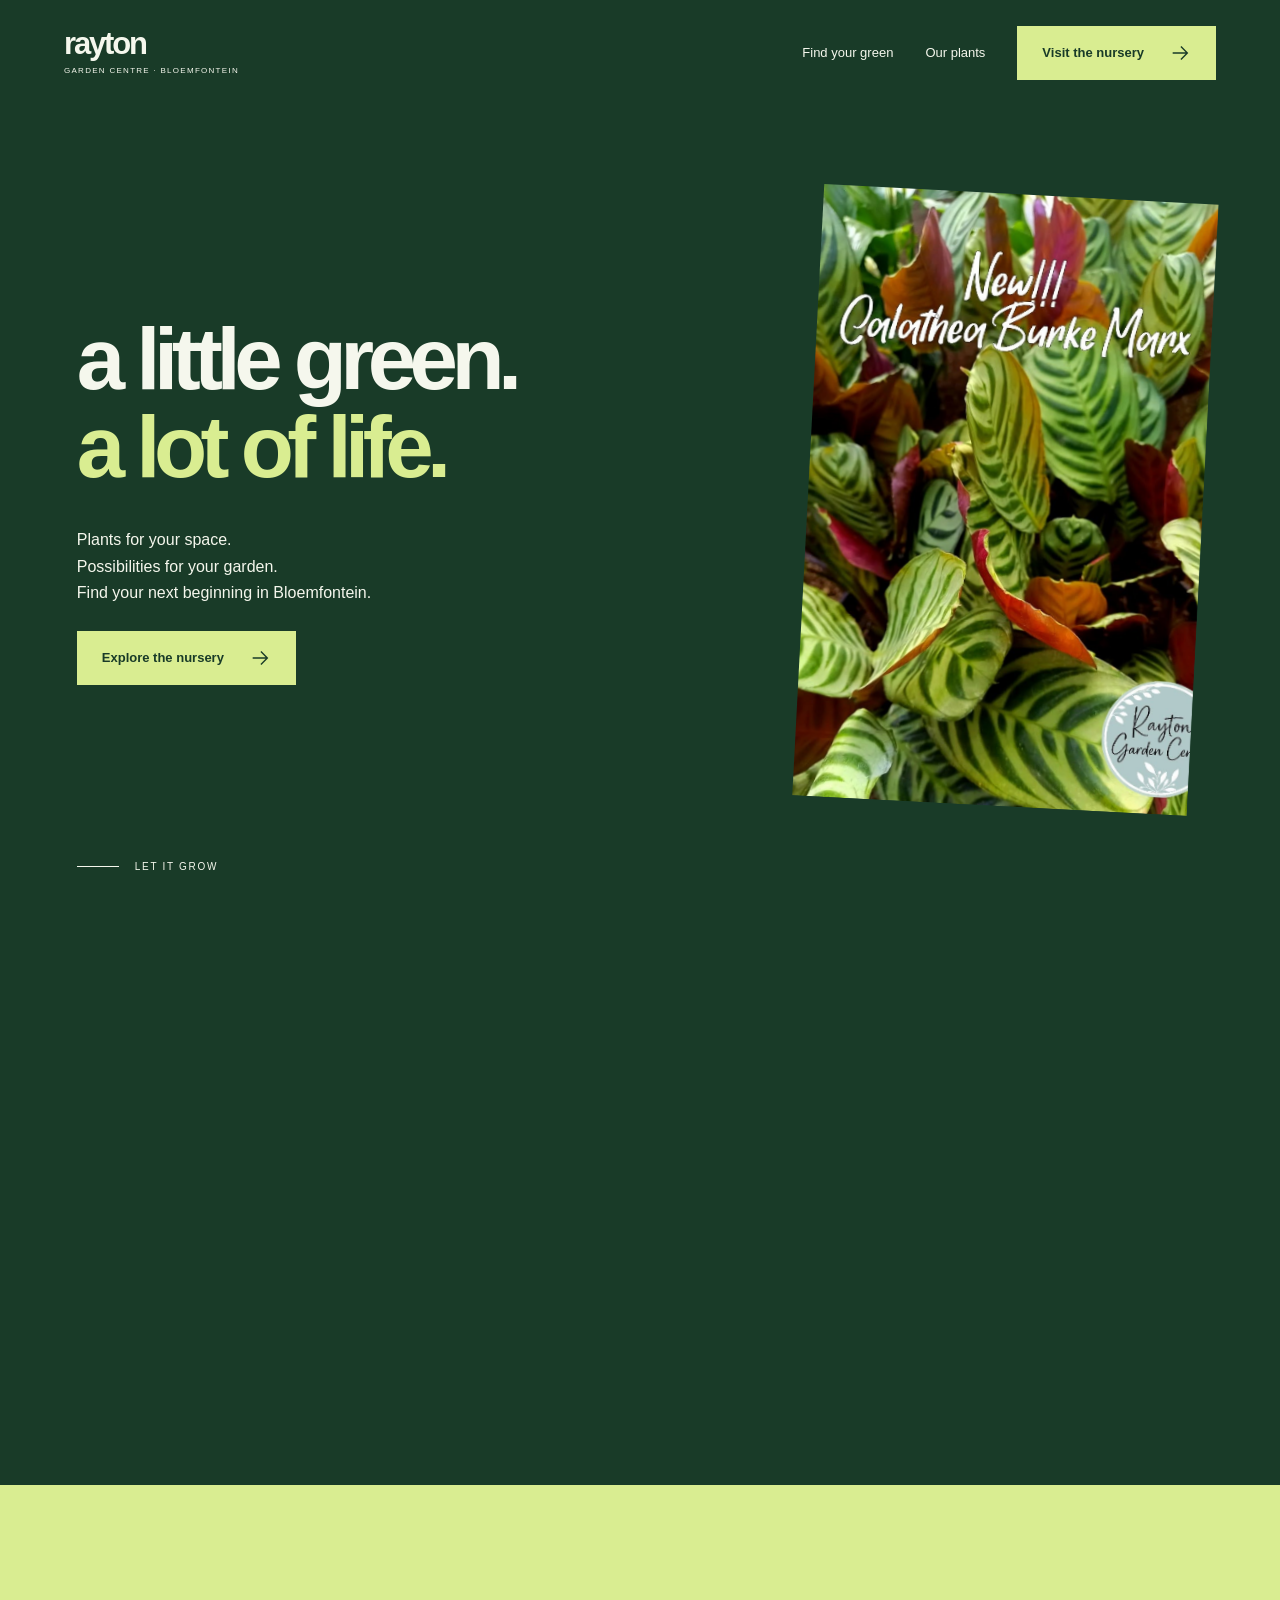
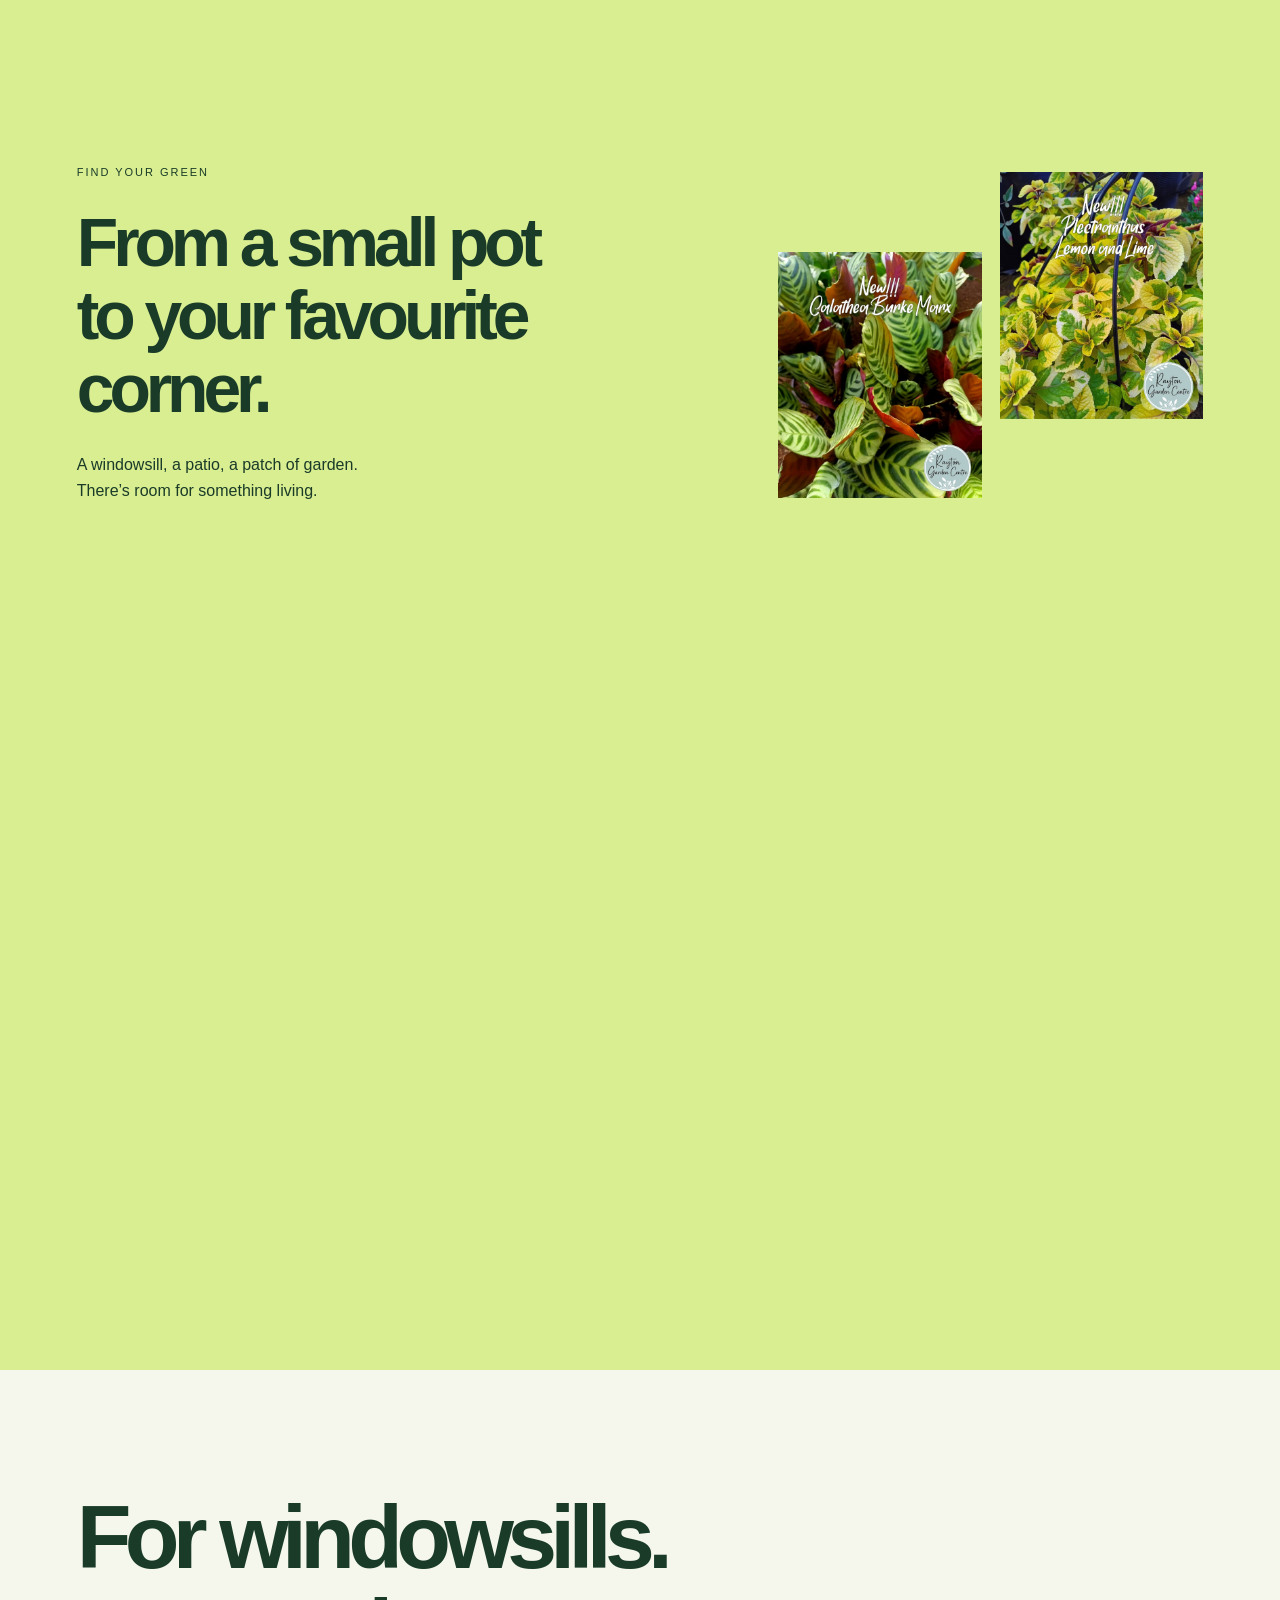
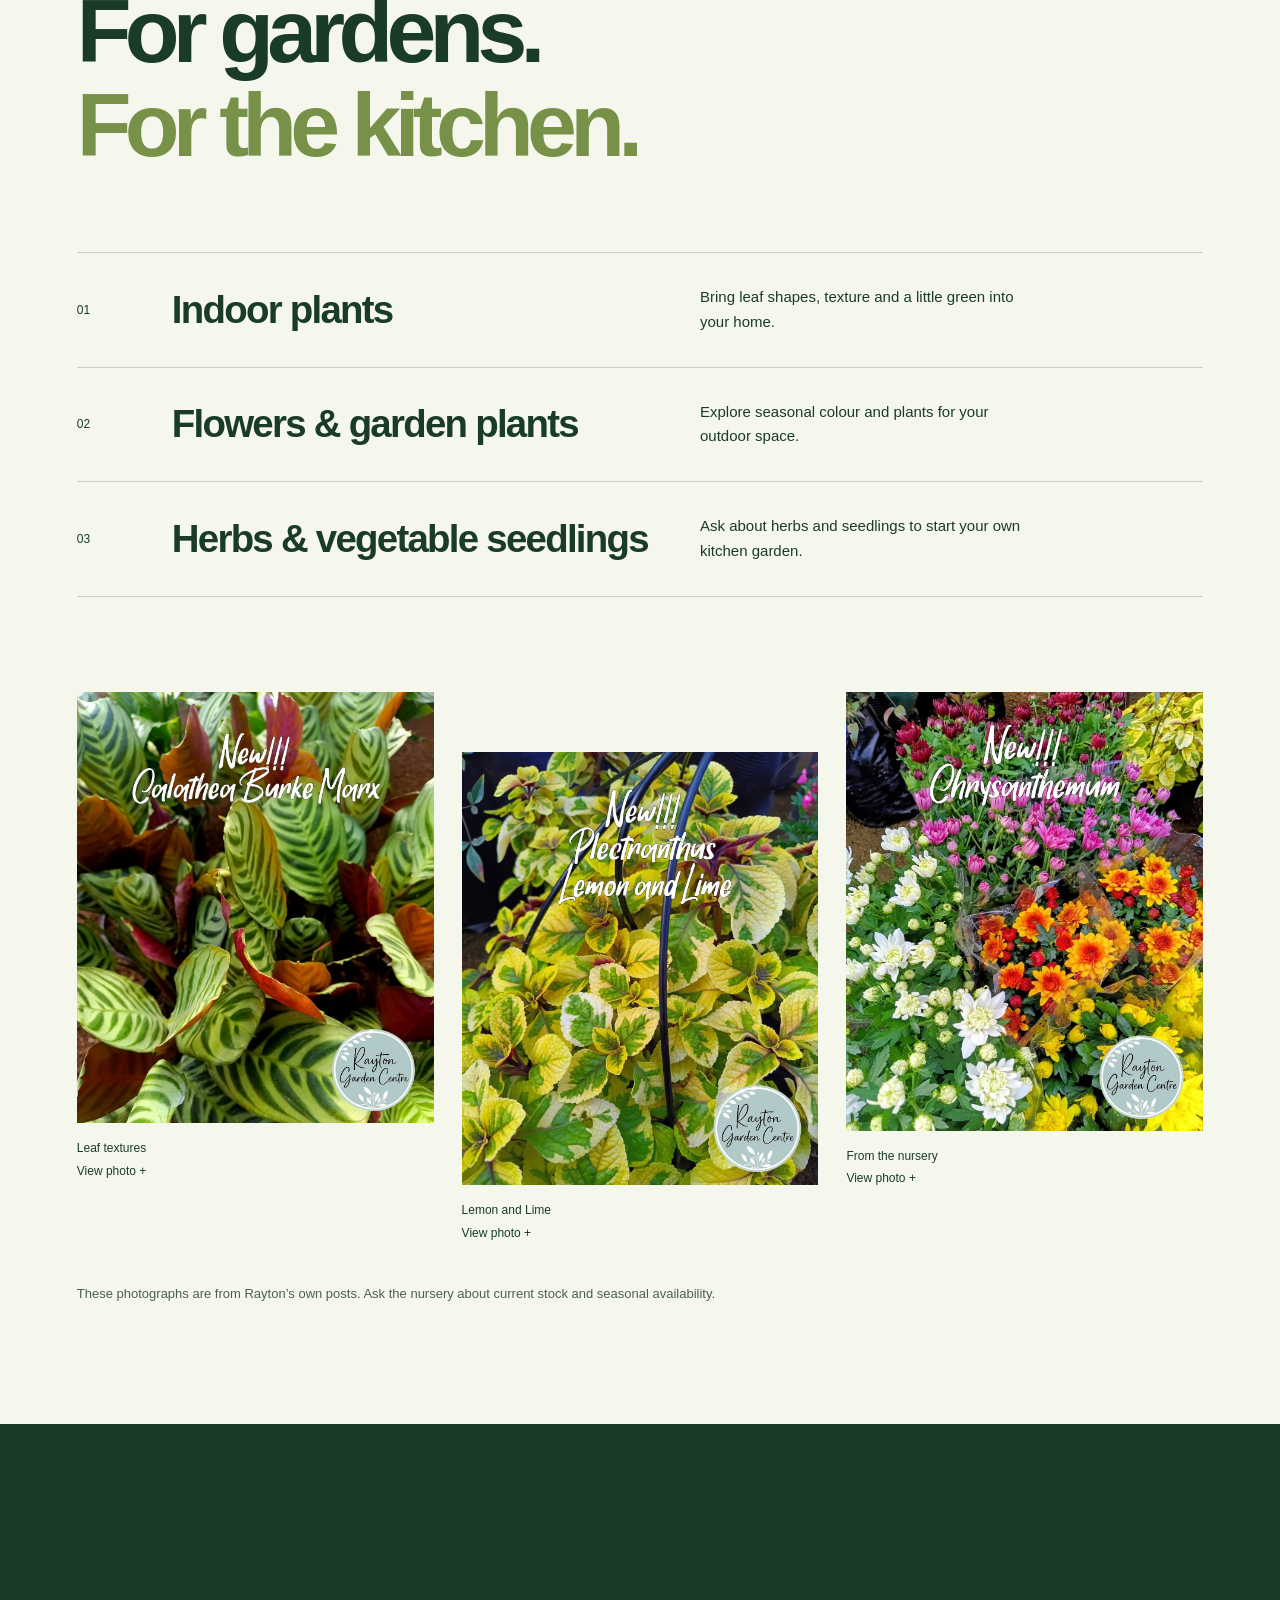
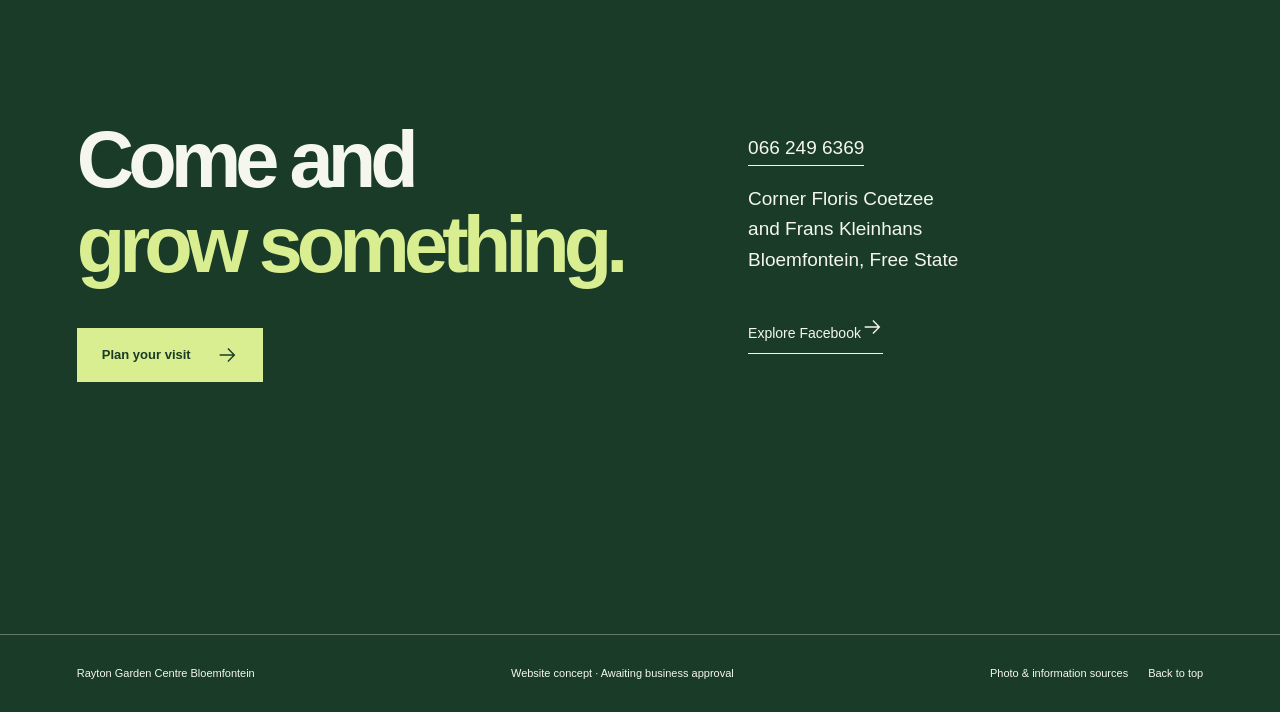
==== index.html @ f79be89a "Build custom responsive website proposal" ====
<!doctype html><html lang="en-ZA"><head><meta charset="utf-8"><meta name="viewport" content="width=device-width, initial-scale=1"><meta name="robots" content="noindex,nofollow"><meta name="description" content="An independent website concept for Rayton Garden Centre in Bloemfontein. Plants, flowers and seedlings, with public business photography."><meta name="theme-color" content="#193b28"><meta property="og:title" content="Rayton Garden Centre Bloemfontein — Website concept"><meta property="og:description" content="An independent website concept for Rayton Garden Centre in Bloemfontein. Plants, flowers and seedlings, with public business photography."><title>Rayton Garden Centre Bloemfontein — Website concept</title><link rel="icon" href="favicon.svg" type="image/svg+xml"><link rel="stylesheet" href="styles.css"><script src="script.js" defer></script></head><body><a class="skip" href="#main">Skip to content</a><div class="progress" aria-hidden="true"></div><header class="nav"><a href="#main" class="brand" aria-label="Rayton Garden Centre Bloemfontein home">rayton<small>Garden Centre · Bloemfontein</small></a><button class="menu-toggle" aria-expanded="false" aria-controls="navigation">Menu</button><nav class="navlinks" id="navigation" aria-label="Main navigation"><a href="#green">Find your green</a><a href="#collections">Our plants</a><a class="button" href="#visit">Visit the nursery<svg viewBox="0 0 24 24" aria-hidden="true"><path d="M4 12h15M13 5l7 7-7 7"/></svg></a></nav></header><main id="main"><section class="story hero"><div class="stage"><div class="hero-grid"><div class="hero-copy"><h1>a little green.<br><em>a lot of life.</em></h1><p>Plants for your space.<br>Possibilities for your garden.<br>Find your next beginning in Bloemfontein.</p><a class="button" href="#green">Explore the nursery<svg viewBox="0 0 24 24" aria-hidden="true"><path d="M4 12h15M13 5l7 7-7 7"/></svg></a></div><figure class="hero-plant frame"><img src="assets/foliage.jpg" alt="Calathea foliage in a Rayton Garden Centre business post, including its original text" width="1200" height="1452" loading="eager" decoding="async" class="parallax" fetchpriority="high"></figure></div><a class="scrollcue" href="#green">Let it grow</a></div></section>
<section class="story green" id="green"><div class="stage"><div class="wrap green-layout"><div><p class="chapter">Find your green</p><h2>From a small pot<br>to your favourite<br>corner.</h2><p class="bodycopy">A windowsill, a patio, a patch of garden.<br>There’s room for something living.</p></div><div class="plant-pair"><figure><img src="assets/foliage.jpg" alt="Calathea plants as photographed and posted by Rayton" width="1200" height="1452" loading="lazy" decoding="async" class=""></figure><figure><img src="assets/colour.jpg" alt="Plectranthus Lemon and Lime from Rayton’s own photo album" width="1200" height="1459" loading="lazy" decoding="async" class=""></figure></div></div></div></section>
<section class="flow collections" id="collections"><h2>For windowsills.<br>For gardens.<br><em>For the kitchen.</em></h2><div class="collection-list"><div><span>01</span><h3>Indoor plants</h3><p>Bring leaf shapes, texture and a little green into your home.</p></div><div><span>02</span><h3>Flowers & garden plants</h3><p>Explore seasonal colour and plants for your outdoor space.</p></div><div><span>03</span><h3>Herbs & vegetable seedlings</h3><p>Ask about herbs and seedlings to start your own kitchen garden.</p></div></div><div class="plant-gallery"><figure><button class="imagebutton" data-image="assets/foliage.jpg" data-alt="Calathea Burle Marx business photograph" data-caption="Leaf textures" aria-label="Enlarge photo: Calathea Burle Marx business photograph"><img src="assets/foliage.jpg" alt="Calathea Burle Marx business photograph" width="1200" height="1452" loading="lazy" decoding="async" class=""></button><figcaption class="caption"><span>Leaf textures</span><span>View photo +</span></figcaption></figure><figure><button class="imagebutton" data-image="assets/colour.jpg" data-alt="Plectranthus Lemon and Lime photographed by Rayton Garden Centre" data-caption="Lemon and Lime" aria-label="Enlarge photo: Plectranthus Lemon and Lime photographed by Rayton Garden Centre"><img src="assets/colour.jpg" alt="Plectranthus Lemon and Lime photographed by Rayton Garden Centre" width="1200" height="1459" loading="lazy" decoding="async" class=""></button><figcaption class="caption"><span>Lemon and Lime</span><span>View photo +</span></figcaption></figure><figure><button class="imagebutton" data-image="assets/flowers.jpg" data-alt="Chrysanthemum plants posted by Rayton Garden Centre" data-caption="From the nursery" aria-label="Enlarge photo: Chrysanthemum plants posted by Rayton Garden Centre"><img src="assets/flowers.jpg" alt="Chrysanthemum plants posted by Rayton Garden Centre" width="1178" height="1449" loading="lazy" decoding="async" class=""></button><figcaption class="caption"><span>From the nursery</span><span>View photo +</span></figcaption></figure></div><p class="availability">These photographs are from Rayton’s own posts. Ask the nursery about current stock and seasonal availability.</p></section>
<section class="contact" id="visit"><div class="contact-inner"><div><h2>Come and<br><em>grow something.</em></h2><a class="button" href="tel:+27662496369">Plan your visit<svg viewBox="0 0 24 24" aria-hidden="true"><path d="M4 12h15M13 5l7 7-7 7"/></svg></a></div><div class="contact-details"><a href="tel:+27662496369">066 249 6369</a><address>Corner Floris Coetzee<br>and Frans Kleinhans<br>Bloemfontein, Free State</address><a class="textlink" href="https://www.facebook.com/people/Rayton-Garden-Centre-Bloemfontein/61565977259864/">Explore Facebook<svg viewBox="0 0 24 24" aria-hidden="true"><path d="M4 12h15M13 5l7 7-7 7"/></svg></a></div></div></section></main><footer class="footer"><a href="#main">Rayton Garden Centre Bloemfontein</a><span>Website concept · Awaiting business approval</span><div><a href="sources.html">Photo & information sources</a><a href="#main">Back to top</a></div></footer><dialog class="lightbox" aria-label="Business photo viewer"><button type="button" aria-label="Close photo">Close photo ×</button><img alt=""><p></p></dialog></body></html>
---- styles.css ----
:root{--ink:#193b28;--paper:#f5f7ed;--accent:#d9ed91}
*{box-sizing:border-box}html{scroll-behavior:smooth;scroll-padding-top:90px}body{margin:0;-webkit-font-smoothing:antialiased}a{color:inherit;text-decoration:none}button{font:inherit;color:inherit}a,button{-webkit-tap-highlight-color:transparent}button{cursor:pointer}img{max-width:100%;display:block}h1,h2,h3,p,figure{margin:0}h1,h2{text-wrap:balance}p{line-height:1.65}button,a{touch-action:manipulation}button:focus-visible,a:focus-visible{outline:3px solid currentColor;outline-offset:6px}.skip{position:fixed;top:-80px;left:20px;padding:12px 20px;background:#fff;color:#111;z-index:100}.skip:focus{top:20px}.nav{position:absolute;inset:0 0 auto;z-index:10;display:flex;align-items:center;justify-content:space-between;gap:30px;padding:26px 5vw}.brand{display:block;line-height:1}.brand small{display:block;font:10px/1.6 Arial,sans-serif;letter-spacing:.25em;text-transform:uppercase}.navlinks{display:flex;align-items:center;gap:32px;font:13px/1.2 Arial,sans-serif}.navlinks a:not(.button){padding:12px 0}.navlinks a:not(.button):hover{text-decoration:underline;text-underline-offset:6px}.button{display:inline-flex;align-items:center;justify-content:center;gap:25px;border:1px solid transparent;min-height:49px;padding:15px 24px;font:600 13px/1.25 Arial,sans-serif;transition:transform .2s,background .2s}.button:hover{transform:translateY(-3px)}.button svg,.textlink svg{width:22px;height:22px;fill:none;stroke:currentColor;stroke-width:1.5}.textlink{display:inline-flex;align-items:center;gap:15px;border-bottom:1px solid currentColor;padding:12px 0;font:14px Arial,sans-serif}.menu-toggle{display:none;border:1px solid currentColor;padding:10px 16px;background:transparent}.story{position:relative;height:165svh}.stage{min-height:100svh;position:sticky;top:0;overflow:hidden;display:flex;align-items:center}.story:first-of-type .stage{padding-top:100px}.flow{padding:120px 6vw}.wrap{width:min(1320px,88%);margin:auto}.frame{overflow:hidden}.frame img{height:100%;width:100%;object-fit:cover}.parallax{transform:translateY(calc(var(--p,0) * -3%)) scale(calc(1 + var(--p,0) * .04));will-change:transform}.scrollcue{position:absolute;bottom:28px;left:6vw;display:flex;align-items:center;gap:16px;font:10px Arial,sans-serif;letter-spacing:.17em;text-transform:uppercase}.scrollcue:before{content:'';width:42px;height:1px;background:currentColor}.chapter{font:11px Arial,sans-serif;letter-spacing:.18em;text-transform:uppercase;margin-bottom:28px}.bodycopy{max-width:460px;font-size:17px;margin-top:26px}.progress{position:fixed;top:0;left:0;height:3px;background:var(--accent);width:0;z-index:50}.imagebutton{background:transparent;border:0;padding:0;text-align:left;display:block;width:100%}.imagebutton:hover img{transform:scale(1.025)}.imagebutton img{transition:transform .5s}.caption{font:12px/1.6 Arial,sans-serif;display:flex;justify-content:space-between;gap:15px;margin-top:16px}.contact{min-height:90svh;padding:120px 6vw 80px;display:flex;align-items:center}.contact-inner{width:100%;display:grid;grid-template-columns:1.25fr 1fr;gap:8vw;align-items:center}.contact h2{margin-bottom:40px}.contact-details{font-size:20px;line-height:1.8}.contact-details a{display:inline-block;border-bottom:1px solid currentColor;margin:4px 0 18px}.contact-details address{font-style:normal;margin:0 0 25px;line-height:1.6}.footer{display:flex;gap:24px;align-items:center;justify-content:space-between;padding:30px 6vw;border-top:1px solid currentColor;font:11px/1.5 Arial,sans-serif}.footer div{display:flex;gap:20px}.lightbox{border:0;padding:0;background:transparent;max-width:94vw;max-height:94svh;color:#fff}.lightbox::backdrop{background:#080b0af2}.lightbox img{max-width:90vw;max-height:80svh;object-fit:contain}.lightbox button{display:block;margin:0 0 12px auto;padding:10px 16px;background:#fff;border:0;color:#111}.lightbox p{font:12px/1.5 Arial,sans-serif;margin-top:12px}.reveal{transition:opacity .7s,transform .7s}.js .reveal:not(.seen){opacity:0;transform:translateY(25px)}.js .reveal.seen{opacity:1;transform:translateY(0)}@media(min-width:1600px){.nav{padding-left:6vw;padding-right:6vw}}@media(max-width:760px){html{scroll-padding-top:20px}.nav{padding:24px 6vw;gap:15px}.menu-toggle{display:block;font-size:12px;z-index:22}.navlinks{display:none;position:absolute;top:76px;left:4vw;right:4vw;padding:24px;background:var(--paper);color:var(--ink);box-shadow:0 20px 50px #0002;flex-direction:column;align-items:stretch;gap:6px;z-index:20}.navlinks.open{display:flex}.navlinks a{padding:16px!important}.story{height:auto}.stage{position:relative;min-height:100svh;padding:100px 6vw 70px}.story:first-of-type .stage{padding-top:120px}.wrap{width:100%}.flow{padding:80px 6vw}.bodycopy{font-size:16px}.contact{padding:85px 6vw;min-height:auto}.contact-inner{display:block}.contact h2{margin-bottom:30px}.contact-details{margin-top:55px;font-size:18px}.footer{align-items:flex-start;flex-direction:column;padding:28px 6vw}.scrollcue{bottom:25px}.parallax{transform:none!important}.caption{font-size:11px}.lightbox img{max-width:92vw;max-height:75svh}.chapter{margin-bottom:20px}}@media(prefers-reduced-motion:reduce){html{scroll-behavior:auto}.story{height:auto}.stage{position:relative;min-height:100svh}.parallax{transform:none!important;will-change:auto}.reveal{opacity:1!important;transform:none!important;transition:none!important}*,*:before,*:after{animation:none!important;transition:none!important}.button:hover{transform:none}.imagebutton:hover img{transform:none}}
body{font-family:Arial,Helvetica,sans-serif;background:var(--ink);color:var(--paper)}h1,h2,h3{font-weight:600;letter-spacing:-.075em}em{font-style:normal;color:var(--accent)}.brand{font-size:31px;font-weight:700;letter-spacing:-.07em}.brand small{font-size:8px;letter-spacing:.16em;margin-top:6px}.button{background:var(--accent);color:var(--ink);border-radius:0}.hero-grid{width:88%;margin:auto;display:grid;grid-template-columns:1.3fr .8fr;gap:7vw;align-items:center}.hero-copy{z-index:2}.hero h1{font-size:clamp(55px,6.8vw,120px);line-height:1.02;white-space:nowrap}.hero-copy p{font-size:16px;margin:35px 0 25px}.hero-plant{height:68svh;max-height:740px;transform:rotate(3deg)}.hero-plant img{object-fit:cover;object-position:center}.green{background:var(--accent);color:var(--ink)}.green-layout{display:grid;grid-template-columns:1.2fr .8fr;gap:5vw;align-items:center}.green h2{font-size:clamp(48px,5.3vw,90px);line-height:1.08}.green .bodycopy{font-size:16px}.plant-pair{display:grid;grid-template-columns:1fr 1fr;gap:18px;align-items:start}.plant-pair figure:first-child{margin-top:80px}.plant-pair img{width:100%;height:auto}.collections{background:var(--paper);color:var(--ink)}.collections>h2{font-size:clamp(55px,7vw,120px);line-height:1.05;margin-bottom:80px}.collections>h2 em{color:#779248}.collection-list{border-top:1px solid #193b2833}.collection-list>div{padding:32px 0;display:grid;grid-template-columns:70px 1fr 1fr;gap:25px;border-bottom:1px solid #193b2833;align-items:center}.collection-list span{font-size:12px}.collection-list h3{font-size:clamp(24px,3vw,45px);letter-spacing:-.045em}.collection-list p{font-size:15px;max-width:340px}.plant-gallery{display:grid;grid-template-columns:1fr 1fr 1fr;gap:28px;margin-top:95px;align-items:start}.plant-gallery figure:nth-child(2){margin-top:60px}.plant-gallery img{width:100%;height:auto}.plant-gallery .caption{flex-direction:column;gap:3px}.availability{margin-top:40px;font-size:13px;max-width:650px;color:#4a604e}.contact{background:var(--ink);color:var(--paper)}.contact h2{font-size:clamp(52px,6.2vw,105px);line-height:1.08}.contact-details{font-size:19px}.footer{border-color:#f5f7ed55}@media(max-width:760px){.brand{font-size:28px}.hero-grid{width:100%;display:block}.hero h1{font-size:clamp(43px,9.9vw,74px);white-space:normal}.hero-copy p{font-size:15px;margin-top:25px}.hero-plant{height:auto;max-height:none;width:72%;margin:50px 0 0 auto;transform:rotate(2deg)}.hero-plant img{width:100%;height:auto}.hero .stage{padding-bottom:70px}.green-layout{grid-template-columns:1fr;gap:35px}.green h2{font-size:clamp(44px,9.8vw,65px)}.plant-pair{width:90%;margin-left:auto}.plant-pair figure:first-child{margin-top:50px}.collections>h2{font-size:clamp(45px,10.1vw,68px);margin-bottom:45px}.collection-list>div{grid-template-columns:30px 1fr;gap:15px}.collection-list h3{font-size:29px}.collection-list p{grid-column:2;font-size:14px}.plant-gallery{grid-template-columns:1fr;gap:38px;margin-top:60px}.plant-gallery figure{width:82%}.plant-gallery figure:nth-child(2){margin:0 0 0 auto}.plant-gallery .caption{flex-direction:row}.contact h2{font-size:clamp(44px,10.1vw,68px)}.contact-details{font-size:17px}}
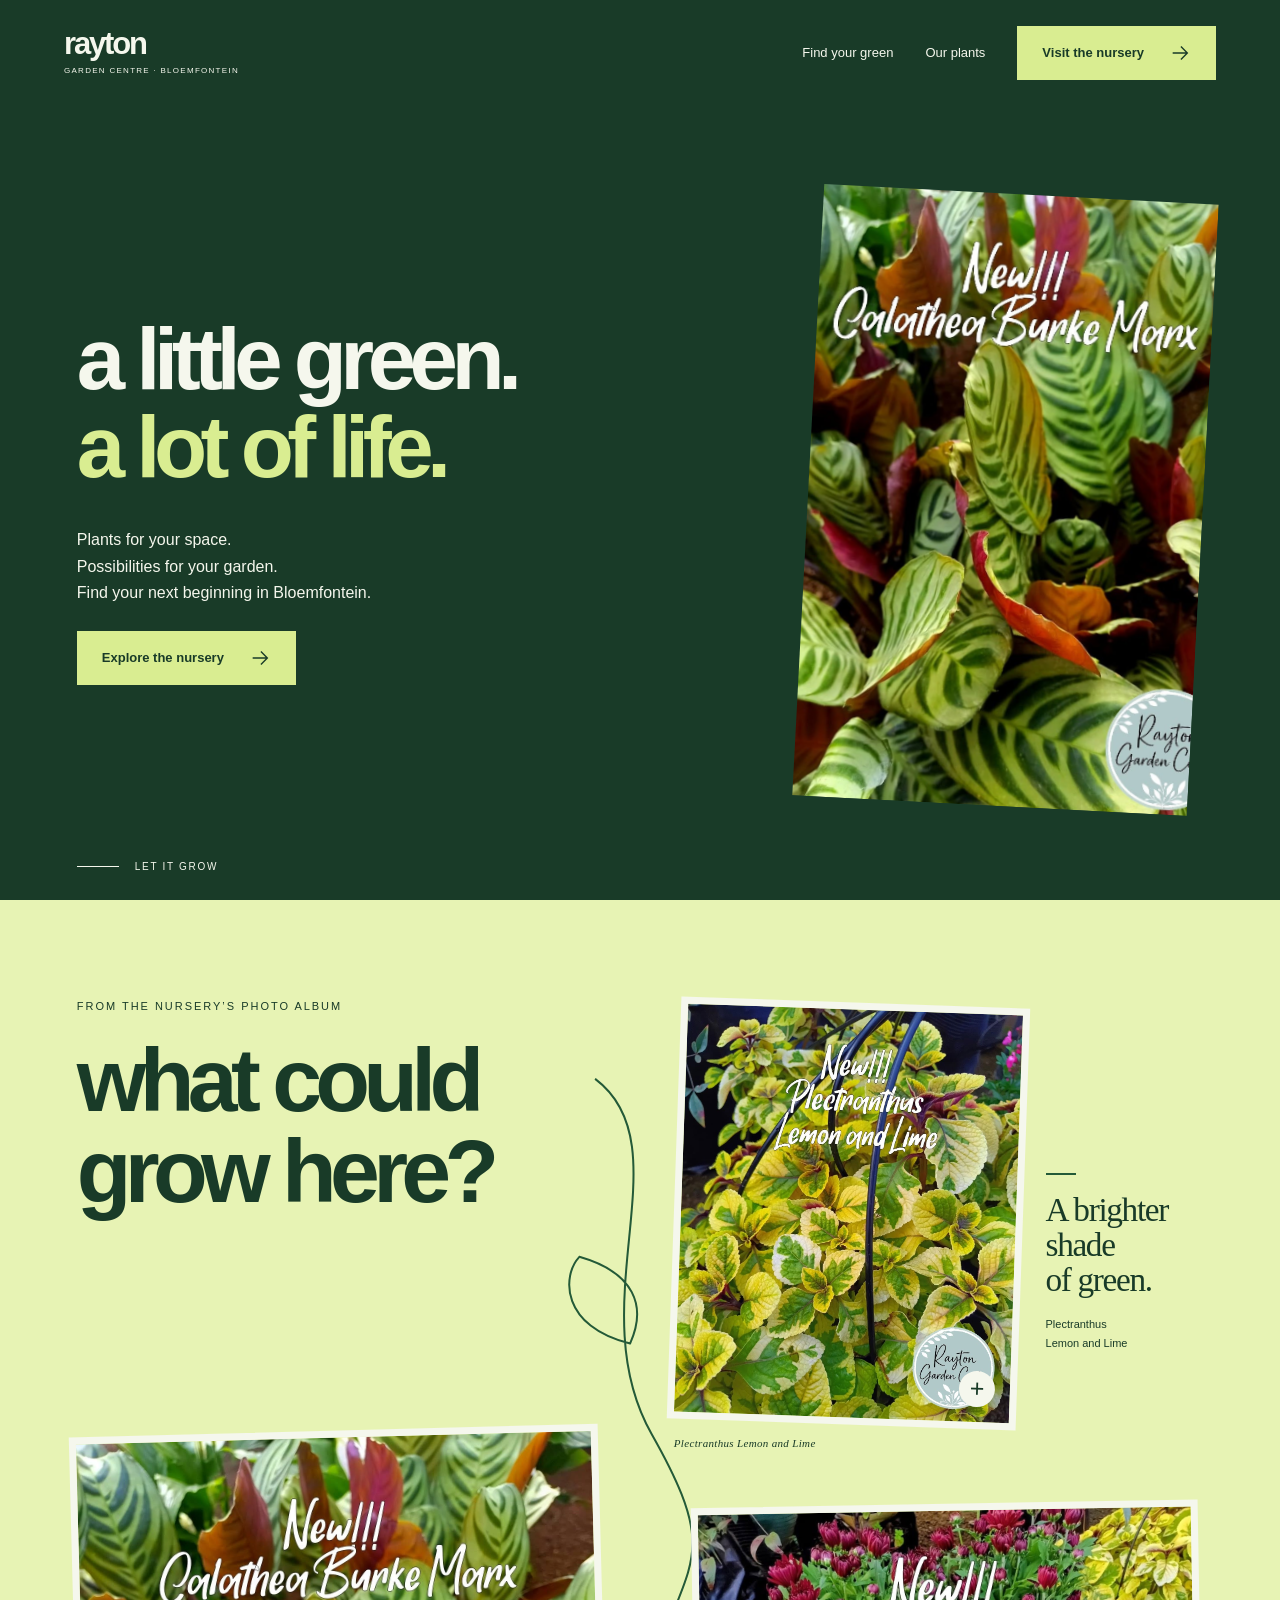
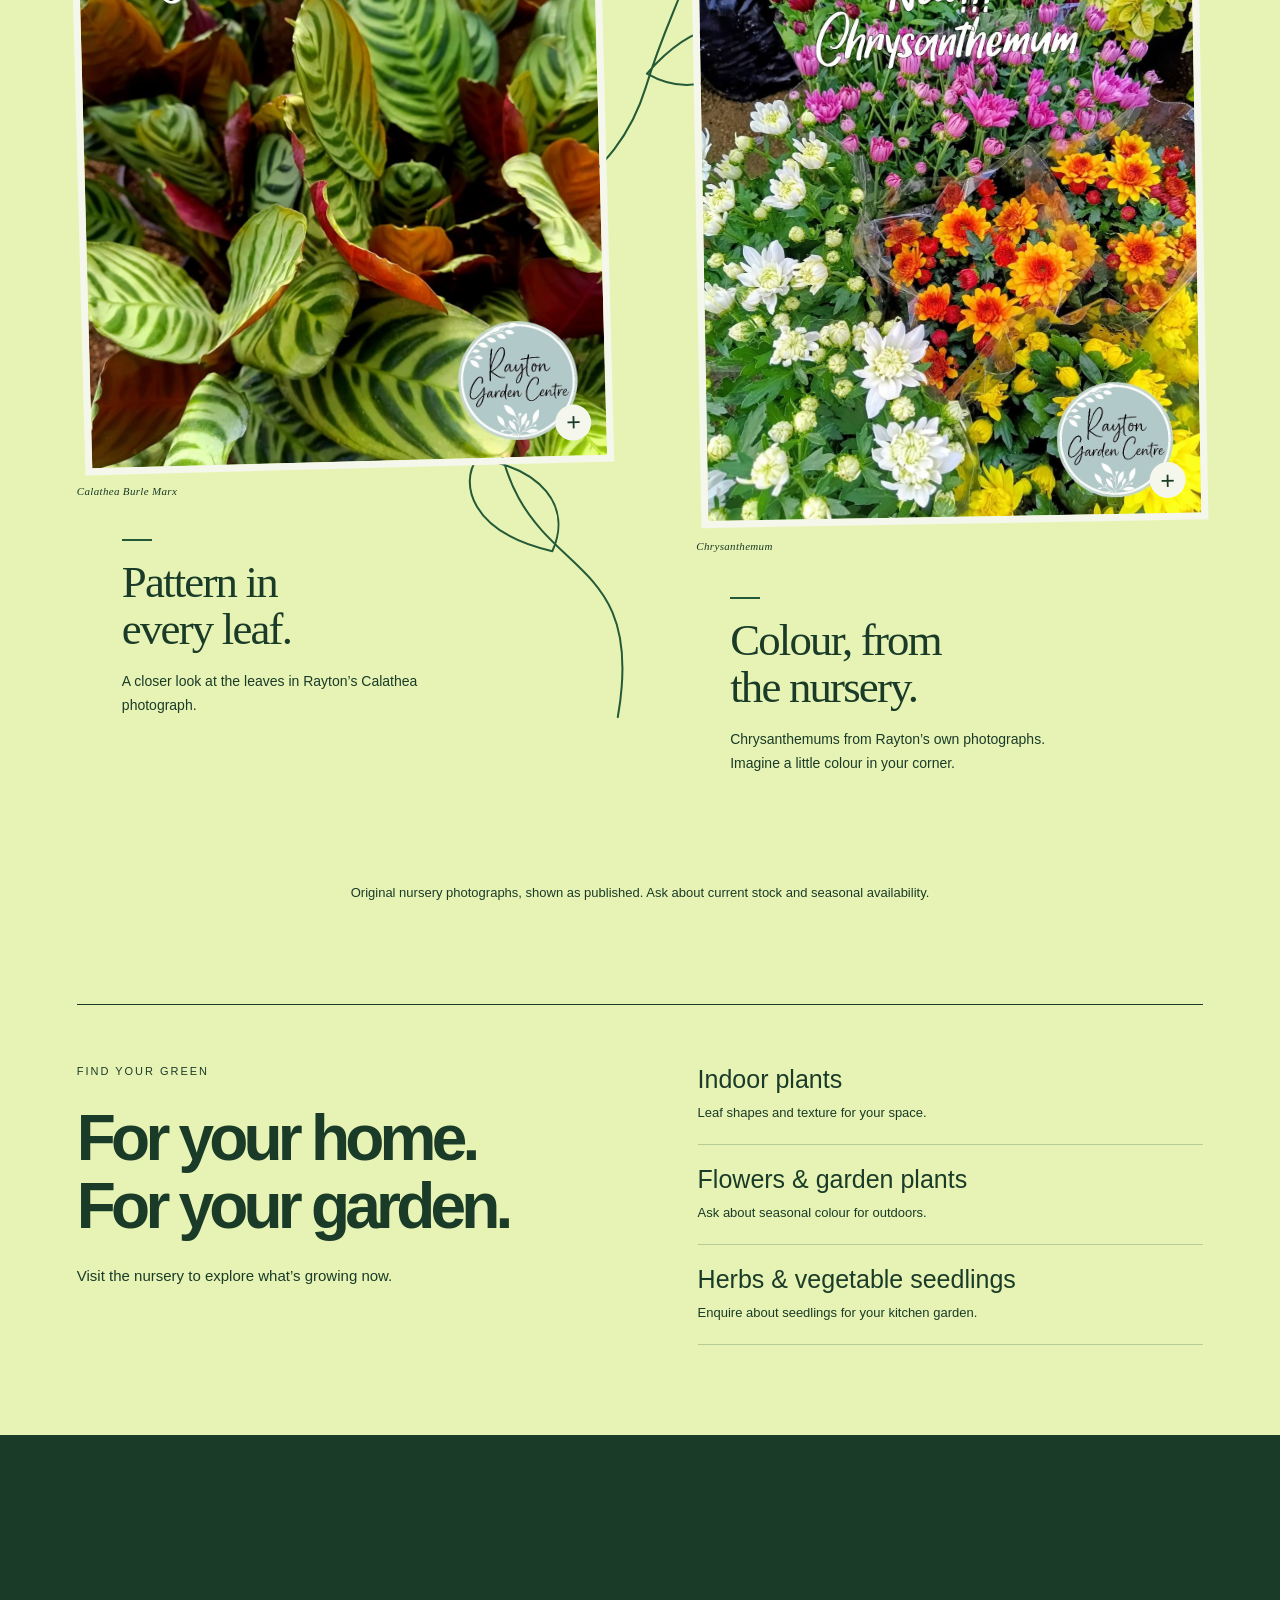
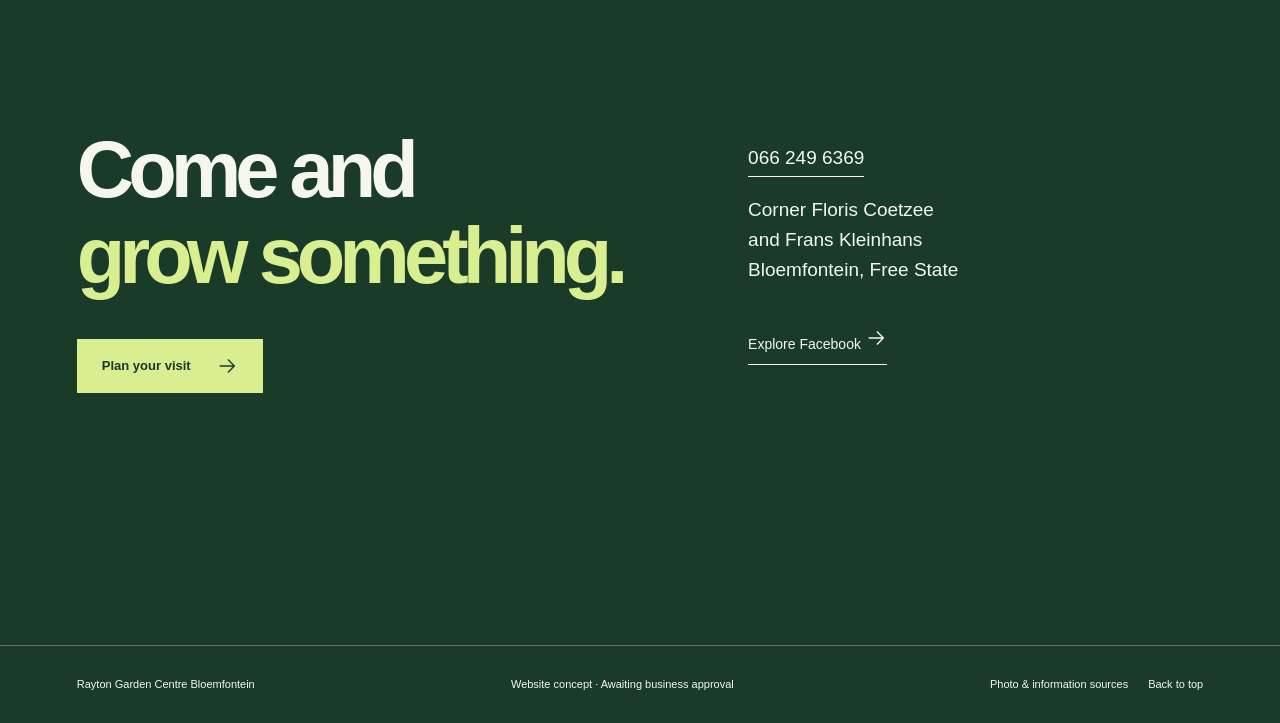
==== commit f5801325: "Create connected photo stories with continuous scrolling" ====
--- a/index.html
+++ b/index.html
@@ -1,4 +1,337 @@
-<!doctype html><html lang="en-ZA"><head><meta charset="utf-8"><meta name="viewport" content="width=device-width, initial-scale=1"><meta name="robots" content="noindex,nofollow"><meta name="description" content="An independent website concept for Rayton Garden Centre in Bloemfontein. Plants, flowers and seedlings, with public business photography."><meta name="theme-color" content="#193b28"><meta property="og:title" content="Rayton Garden Centre Bloemfontein — Website concept"><meta property="og:description" content="An independent website concept for Rayton Garden Centre in Bloemfontein. Plants, flowers and seedlings, with public business photography."><title>Rayton Garden Centre Bloemfontein — Website concept</title><link rel="icon" href="favicon.svg" type="image/svg+xml"><link rel="stylesheet" href="styles.css"><script src="script.js" defer></script></head><body><a class="skip" href="#main">Skip to content</a><div class="progress" aria-hidden="true"></div><header class="nav"><a href="#main" class="brand" aria-label="Rayton Garden Centre Bloemfontein home">rayton<small>Garden Centre · Bloemfontein</small></a><button class="menu-toggle" aria-expanded="false" aria-controls="navigation">Menu</button><nav class="navlinks" id="navigation" aria-label="Main navigation"><a href="#green">Find your green</a><a href="#collections">Our plants</a><a class="button" href="#visit">Visit the nursery<svg viewBox="0 0 24 24" aria-hidden="true"><path d="M4 12h15M13 5l7 7-7 7"/></svg></a></nav></header><main id="main"><section class="story hero"><div class="stage"><div class="hero-grid"><div class="hero-copy"><h1>a little green.<br><em>a lot of life.</em></h1><p>Plants for your space.<br>Possibilities for your garden.<br>Find your next beginning in Bloemfontein.</p><a class="button" href="#green">Explore the nursery<svg viewBox="0 0 24 24" aria-hidden="true"><path d="M4 12h15M13 5l7 7-7 7"/></svg></a></div><figure class="hero-plant frame"><img src="assets/foliage.jpg" alt="Calathea foliage in a Rayton Garden Centre business post, including its original text" width="1200" height="1452" loading="eager" decoding="async" class="parallax" fetchpriority="high"></figure></div><a class="scrollcue" href="#green">Let it grow</a></div></section>
-<section class="story green" id="green"><div class="stage"><div class="wrap green-layout"><div><p class="chapter">Find your green</p><h2>From a small pot<br>to your favourite<br>corner.</h2><p class="bodycopy">A windowsill, a patio, a patch of garden.<br>There’s room for something living.</p></div><div class="plant-pair"><figure><img src="assets/foliage.jpg" alt="Calathea plants as photographed and posted by Rayton" width="1200" height="1452" loading="lazy" decoding="async" class=""></figure><figure><img src="assets/colour.jpg" alt="Plectranthus Lemon and Lime from Rayton’s own photo album" width="1200" height="1459" loading="lazy" decoding="async" class=""></figure></div></div></div></section>
-<section class="flow collections" id="collections"><h2>For windowsills.<br>For gardens.<br><em>For the kitchen.</em></h2><div class="collection-list"><div><span>01</span><h3>Indoor plants</h3><p>Bring leaf shapes, texture and a little green into your home.</p></div><div><span>02</span><h3>Flowers & garden plants</h3><p>Explore seasonal colour and plants for your outdoor space.</p></div><div><span>03</span><h3>Herbs & vegetable seedlings</h3><p>Ask about herbs and seedlings to start your own kitchen garden.</p></div></div><div class="plant-gallery"><figure><button class="imagebutton" data-image="assets/foliage.jpg" data-alt="Calathea Burle Marx business photograph" data-caption="Leaf textures" aria-label="Enlarge photo: Calathea Burle Marx business photograph"><img src="assets/foliage.jpg" alt="Calathea Burle Marx business photograph" width="1200" height="1452" loading="lazy" decoding="async" class=""></button><figcaption class="caption"><span>Leaf textures</span><span>View photo +</span></figcaption></figure><figure><button class="imagebutton" data-image="assets/colour.jpg" data-alt="Plectranthus Lemon and Lime photographed by Rayton Garden Centre" data-caption="Lemon and Lime" aria-label="Enlarge photo: Plectranthus Lemon and Lime photographed by Rayton Garden Centre"><img src="assets/colour.jpg" alt="Plectranthus Lemon and Lime photographed by Rayton Garden Centre" width="1200" height="1459" loading="lazy" decoding="async" class=""></button><figcaption class="caption"><span>Lemon and Lime</span><span>View photo +</span></figcaption></figure><figure><button class="imagebutton" data-image="assets/flowers.jpg" data-alt="Chrysanthemum plants posted by Rayton Garden Centre" data-caption="From the nursery" aria-label="Enlarge photo: Chrysanthemum plants posted by Rayton Garden Centre"><img src="assets/flowers.jpg" alt="Chrysanthemum plants posted by Rayton Garden Centre" width="1178" height="1449" loading="lazy" decoding="async" class=""></button><figcaption class="caption"><span>From the nursery</span><span>View photo +</span></figcaption></figure></div><p class="availability">These photographs are from Rayton’s own posts. Ask the nursery about current stock and seasonal availability.</p></section>
-<section class="contact" id="visit"><div class="contact-inner"><div><h2>Come and<br><em>grow something.</em></h2><a class="button" href="tel:+27662496369">Plan your visit<svg viewBox="0 0 24 24" aria-hidden="true"><path d="M4 12h15M13 5l7 7-7 7"/></svg></a></div><div class="contact-details"><a href="tel:+27662496369">066 249 6369</a><address>Corner Floris Coetzee<br>and Frans Kleinhans<br>Bloemfontein, Free State</address><a class="textlink" href="https://www.facebook.com/people/Rayton-Garden-Centre-Bloemfontein/61565977259864/">Explore Facebook<svg viewBox="0 0 24 24" aria-hidden="true"><path d="M4 12h15M13 5l7 7-7 7"/></svg></a></div></div></section></main><footer class="footer"><a href="#main">Rayton Garden Centre Bloemfontein</a><span>Website concept · Awaiting business approval</span><div><a href="sources.html">Photo & information sources</a><a href="#main">Back to top</a></div></footer><dialog class="lightbox" aria-label="Business photo viewer"><button type="button" aria-label="Close photo">Close photo ×</button><img alt=""><p></p></dialog></body></html>+<!DOCTYPE html>
+<html lang="en-ZA">
+ <head>
+  <meta charset="utf-8"/>
+  <meta content="width=device-width, initial-scale=1" name="viewport"/>
+  <meta content="noindex,nofollow" name="robots"/>
+  <meta content="An independent website concept for Rayton Garden Centre in Bloemfontein. Plants, flowers and seedlings, with public business photography." name="description"/>
+  <meta content="#193b28" name="theme-color"/>
+  <meta content="Rayton Garden Centre Bloemfontein — Website concept" property="og:title"/>
+  <meta content="An independent website concept for Rayton Garden Centre in Bloemfontein. Plants, flowers and seedlings, with public business photography." property="og:description"/>
+  <title>
+   Rayton Garden Centre Bloemfontein — Website concept
+  </title>
+  <link href="favicon.svg" rel="icon" type="image/svg+xml"/>
+  <link href="styles.css?v=20260914-story4" rel="stylesheet"/>
+  <script defer="" src="script.js?v=20260914-story4">
+  </script>
+ </head>
+ <body>
+  <a class="skip" href="#main">
+   Skip to content
+  </a>
+  <div aria-hidden="true" class="progress">
+  </div>
+  <header class="nav">
+   <a aria-label="Rayton Garden Centre Bloemfontein home" class="brand" href="#main">
+    rayton
+    <small>
+     Garden Centre · Bloemfontein
+    </small>
+   </a>
+   <button aria-controls="navigation" aria-expanded="false" class="menu-toggle">
+    Menu
+   </button>
+   <nav aria-label="Main navigation" class="navlinks" id="navigation">
+    <a href="#green">
+     Find your green
+    </a>
+    <a href="#collections">
+     Our plants
+    </a>
+    <a class="button" href="#visit">
+     Visit the nursery
+     <svg aria-hidden="true" viewbox="0 0 24 24">
+      <path d="M4 12h15M13 5l7 7-7 7">
+      </path>
+     </svg>
+    </a>
+   </nav>
+  </header>
+  <main id="main">
+   <section class="story hero">
+    <div class="stage">
+     <div class="hero-grid">
+      <div class="hero-copy">
+       <h1>
+        a little green.
+        <br/>
+        <em>
+         a lot of life.
+        </em>
+       </h1>
+       <p>
+        Plants for your space.
+        <br/>
+        Possibilities for your garden.
+        <br/>
+        Find your next beginning in Bloemfontein.
+       </p>
+       <a class="button" href="#green">
+        Explore the nursery
+        <svg aria-hidden="true" viewbox="0 0 24 24">
+         <path d="M4 12h15M13 5l7 7-7 7">
+         </path>
+        </svg>
+       </a>
+      </div>
+      <figure class="hero-plant frame">
+       <img alt="Calathea foliage in a Rayton Garden Centre business post, including its original text" class="parallax" decoding="async" fetchpriority="high" height="1452" loading="eager" src="assets/foliage.jpg" width="1200"/>
+      </figure>
+     </div>
+     <a class="scrollcue" href="#green">
+      Let it grow
+     </a>
+    </div>
+   </section>
+   <section aria-label="A botanical journey through Rayton's photographs" class="connected-story rayton-journey" id="green">
+    <div class="journey-canvas" data-journey-scene="">
+     <svg aria-hidden="true" class="journey-route desktop-route" focusable="false" preserveaspectratio="none" viewbox="0 0 1000 1280">
+      <defs>
+       <mask height="1280" id="rayton-route" maskunits="userSpaceOnUse" width="1000" x="0" y="0">
+        <path class="route-reveal" d="M460 70 C540 130 445 270 510 385 S540 495 505 610 S365 700 370 880 S510 1000 480 1170 M491 305 C430 290 430 245 446 228 C495 242 506 272 491 305 M506 598 C552 545 590 553 604 567 C581 610 539 617 506 598 M422 1022 C348 1005 340 961 355 940 C412 948 440 982 422 1022" pathlength="1">
+        </path>
+       </mask>
+      </defs>
+      <path class="route-underlay" d="M460 70 C540 130 445 270 510 385 S540 495 505 610 S365 700 370 880 S510 1000 480 1170 M491 305 C430 290 430 245 446 228 C495 242 506 272 491 305 M506 598 C552 545 590 553 604 567 C581 610 539 617 506 598 M422 1022 C348 1005 340 961 355 940 C412 948 440 982 422 1022">
+      </path>
+      <g mask="url(#rayton-route)">
+       <path class="route-line" d="M460 70 C540 130 445 270 510 385 S540 495 505 610 S365 700 370 880 S510 1000 480 1170 M491 305 C430 290 430 245 446 228 C495 242 506 272 491 305 M506 598 C552 545 590 553 604 567 C581 610 539 617 506 598 M422 1022 C348 1005 340 961 355 940 C412 948 440 982 422 1022">
+       </path>
+      </g>
+     </svg>
+     <div class="journey-heading">
+      <p class="chapter">
+       From the nursery’s photo album
+      </p>
+      <h2>
+       what could
+       <br/>
+       grow here?
+      </h2>
+     </div>
+     <figure class="journey-photo photo-1" data-journey-reveal="">
+      <button aria-haspopup="dialog" aria-label="Enlarge photo: Original Rayton Calathea Burle Marx plant photograph with its published text" class="imagebutton" data-alt="Original Rayton Calathea Burle Marx plant photograph with its published text" data-caption="Calathea Burle Marx" data-image="assets/foliage.jpg" type="button">
+       <img alt="Original Rayton Calathea Burle Marx plant photograph with its published text" decoding="async" height="1452" loading="lazy" src="assets/foliage.jpg" width="1200"/>
+       <span aria-hidden="true" class="photo-plus">
+        +
+       </span>
+      </button>
+      <figcaption class="photo-label">
+       Calathea Burle Marx
+      </figcaption>
+     </figure>
+     <div class="journey-note note-1" data-journey-reveal="">
+      <span aria-hidden="true" class="note-mark">
+      </span>
+      <h3>
+       Pattern in
+       <br/>
+       every leaf.
+      </h3>
+      <p>
+       A closer look at the leaves in Rayton’s Calathea photograph.
+      </p>
+     </div>
+     <div aria-hidden="true" class="journey-bridge bridge-1" data-journey-scene="">
+      <svg aria-hidden="true" class="journey-route bridge-route" focusable="false" preserveaspectratio="none" viewbox="0 0 110 155">
+       <defs>
+        <mask height="155" id="rayton-bridge-1" maskunits="userSpaceOnUse" width="110" x="0" y="0">
+         <path class="route-reveal" d="M45 0 C90 40 4 90 52 150 M56 49 C77 17 95 30 91 45 C76 57 65 57 56 49" pathlength="1">
+         </path>
+        </mask>
+       </defs>
+       <path class="route-underlay" d="M45 0 C90 40 4 90 52 150 M56 49 C77 17 95 30 91 45 C76 57 65 57 56 49">
+       </path>
+       <g mask="url(#rayton-bridge-1)">
+        <path class="route-line" d="M45 0 C90 40 4 90 52 150 M56 49 C77 17 95 30 91 45 C76 57 65 57 56 49">
+        </path>
+       </g>
+      </svg>
+     </div>
+     <figure class="journey-photo photo-2" data-journey-reveal="">
+      <button aria-haspopup="dialog" aria-label="Enlarge photo: Original Rayton Plectranthus Lemon and Lime photograph with its published text" class="imagebutton" data-alt="Original Rayton Plectranthus Lemon and Lime photograph with its published text" data-caption="Plectranthus Lemon and Lime" data-image="assets/colour.jpg" type="button">
+       <img alt="Original Rayton Plectranthus Lemon and Lime photograph with its published text" decoding="async" height="1459" loading="lazy" src="assets/colour.jpg" width="1200"/>
+       <span aria-hidden="true" class="photo-plus">
+        +
+       </span>
+      </button>
+      <figcaption class="photo-label">
+       Plectranthus Lemon and Lime
+      </figcaption>
+     </figure>
+     <div class="journey-note note-2" data-journey-reveal="">
+      <span aria-hidden="true" class="note-mark">
+      </span>
+      <h3>
+       A brighter
+       <br/>
+       shade
+       <br/>
+       of green.
+      </h3>
+      <p>
+       Plectranthus
+       <br/>
+       Lemon and Lime
+      </p>
+     </div>
+     <div aria-hidden="true" class="journey-bridge bridge-2" data-journey-scene="">
+      <svg aria-hidden="true" class="journey-route bridge-route" focusable="false" preserveaspectratio="none" viewbox="0 0 110 155">
+       <defs>
+        <mask height="155" id="rayton-bridge-2" maskunits="userSpaceOnUse" width="110" x="0" y="0">
+         <path class="route-reveal" d="M45 0 C90 40 4 90 52 150 M56 49 C77 17 95 30 91 45 C76 57 65 57 56 49" pathlength="1">
+         </path>
+        </mask>
+       </defs>
+       <path class="route-underlay" d="M45 0 C90 40 4 90 52 150 M56 49 C77 17 95 30 91 45 C76 57 65 57 56 49">
+       </path>
+       <g mask="url(#rayton-bridge-2)">
+        <path class="route-line" d="M45 0 C90 40 4 90 52 150 M56 49 C77 17 95 30 91 45 C76 57 65 57 56 49">
+        </path>
+       </g>
+      </svg>
+     </div>
+     <figure class="journey-photo photo-3" data-journey-reveal="">
+      <button aria-haspopup="dialog" aria-label="Enlarge photo: Original Rayton photograph of colourful Chrysanthemum plants" class="imagebutton" data-alt="Original Rayton photograph of colourful Chrysanthemum plants" data-caption="Chrysanthemum" data-image="assets/flowers.jpg" type="button">
+       <img alt="Original Rayton photograph of colourful Chrysanthemum plants" decoding="async" height="1449" loading="lazy" src="assets/flowers.jpg" width="1178"/>
+       <span aria-hidden="true" class="photo-plus">
+        +
+       </span>
+      </button>
+      <figcaption class="photo-label">
+       Chrysanthemum
+      </figcaption>
+     </figure>
+     <div class="journey-note note-3" data-journey-reveal="">
+      <span aria-hidden="true" class="note-mark">
+      </span>
+      <h3>
+       Colour, from
+       <br/>
+       the nursery.
+      </h3>
+      <p>
+       Chrysanthemums from Rayton’s own photographs. Imagine a little colour in your corner.
+      </p>
+     </div>
+    </div>
+    <p class="stock-note">
+     Original nursery photographs, shown as published. Ask about current stock and seasonal availability.
+    </p>
+    <div class="offering-strip" id="collections">
+     <div>
+      <p class="chapter">
+       Find your green
+      </p>
+      <h2>
+       For your home.
+       <br/>
+       For your garden.
+      </h2>
+      <p>
+       Visit the nursery to explore what’s growing now.
+      </p>
+     </div>
+     <ul>
+      <li>
+       <strong>
+        Indoor plants
+       </strong>
+       <span>
+        Leaf shapes and texture for your space.
+       </span>
+      </li>
+      <li>
+       <strong>
+        Flowers &amp; garden plants
+       </strong>
+       <span>
+        Ask about seasonal colour for outdoors.
+       </span>
+      </li>
+      <li>
+       <strong>
+        Herbs &amp; vegetable seedlings
+       </strong>
+       <span>
+        Enquire about seedlings for your kitchen garden.
+       </span>
+      </li>
+     </ul>
+    </div>
+   </section>
+   <section class="contact" id="visit">
+    <div class="contact-inner">
+     <div>
+      <h2>
+       Come and
+       <br/>
+       <em>
+        grow something.
+       </em>
+      </h2>
+      <a class="button" href="tel:+27662496369">
+       Plan your visit
+       <svg aria-hidden="true" viewbox="0 0 24 24">
+        <path d="M4 12h15M13 5l7 7-7 7">
+        </path>
+       </svg>
+      </a>
+     </div>
+     <div class="contact-details">
+      <a href="tel:+27662496369">
+       066 249 6369
+      </a>
+      <address>
+       Corner Floris Coetzee
+       <br/>
+       and Frans Kleinhans
+       <br/>
+       Bloemfontein, Free State
+      </address>
+      <a class="textlink" href="https://www.facebook.com/people/Rayton-Garden-Centre-Bloemfontein/61565977259864/">
+       Explore Facebook
+       <svg aria-hidden="true" viewbox="0 0 24 24">
+        <path d="M4 12h15M13 5l7 7-7 7">
+        </path>
+       </svg>
+      </a>
+     </div>
+    </div>
+   </section>
+  </main>
+  <footer class="footer">
+   <a href="#main">
+    Rayton Garden Centre Bloemfontein
+   </a>
+   <span>
+    Website concept · Awaiting business approval
+   </span>
+   <div>
+    <a href="sources.html">
+     Photo &amp; information sources
+    </a>
+    <a href="#main">
+     Back to top
+    </a>
+   </div>
+  </footer>
+  <dialog aria-label="Business photo viewer" class="lightbox">
+   <button aria-label="Close photo" class="lightbox-close" type="button">
+    Close photo ×
+   </button>
+   <img alt=""/>
+   <div class="lightbox-controls">
+    <button aria-label="Previous photo" class="photo-previous" type="button">
+     ←
+    </button>
+    <p aria-atomic="true" aria-live="polite">
+    </p>
+    <button aria-label="Next photo" class="photo-next" type="button">
+     →
+    </button>
+   </div>
+  </dialog>
+ </body>
+</html>
--- a/styles.css
+++ b/styles.css
@@ -1,3 +1,1139 @@
-:root{--ink:#193b28;--paper:#f5f7ed;--accent:#d9ed91}
-*{box-sizing:border-box}html{scroll-behavior:smooth;scroll-padding-top:90px}body{margin:0;-webkit-font-smoothing:antialiased}a{color:inherit;text-decoration:none}button{font:inherit;color:inherit}a,button{-webkit-tap-highlight-color:transparent}button{cursor:pointer}img{max-width:100%;display:block}h1,h2,h3,p,figure{margin:0}h1,h2{text-wrap:balance}p{line-height:1.65}button,a{touch-action:manipulation}button:focus-visible,a:focus-visible{outline:3px solid currentColor;outline-offset:6px}.skip{position:fixed;top:-80px;left:20px;padding:12px 20px;background:#fff;color:#111;z-index:100}.skip:focus{top:20px}.nav{position:absolute;inset:0 0 auto;z-index:10;display:flex;align-items:center;justify-content:space-between;gap:30px;padding:26px 5vw}.brand{display:block;line-height:1}.brand small{display:block;font:10px/1.6 Arial,sans-serif;letter-spacing:.25em;text-transform:uppercase}.navlinks{display:flex;align-items:center;gap:32px;font:13px/1.2 Arial,sans-serif}.navlinks a:not(.button){padding:12px 0}.navlinks a:not(.button):hover{text-decoration:underline;text-underline-offset:6px}.button{display:inline-flex;align-items:center;justify-content:center;gap:25px;border:1px solid transparent;min-height:49px;padding:15px 24px;font:600 13px/1.25 Arial,sans-serif;transition:transform .2s,background .2s}.button:hover{transform:translateY(-3px)}.button svg,.textlink svg{width:22px;height:22px;fill:none;stroke:currentColor;stroke-width:1.5}.textlink{display:inline-flex;align-items:center;gap:15px;border-bottom:1px solid currentColor;padding:12px 0;font:14px Arial,sans-serif}.menu-toggle{display:none;border:1px solid currentColor;padding:10px 16px;background:transparent}.story{position:relative;height:165svh}.stage{min-height:100svh;position:sticky;top:0;overflow:hidden;display:flex;align-items:center}.story:first-of-type .stage{padding-top:100px}.flow{padding:120px 6vw}.wrap{width:min(1320px,88%);margin:auto}.frame{overflow:hidden}.frame img{height:100%;width:100%;object-fit:cover}.parallax{transform:translateY(calc(var(--p,0) * -3%)) scale(calc(1 + var(--p,0) * .04));will-change:transform}.scrollcue{position:absolute;bottom:28px;left:6vw;display:flex;align-items:center;gap:16px;font:10px Arial,sans-serif;letter-spacing:.17em;text-transform:uppercase}.scrollcue:before{content:'';width:42px;height:1px;background:currentColor}.chapter{font:11px Arial,sans-serif;letter-spacing:.18em;text-transform:uppercase;margin-bottom:28px}.bodycopy{max-width:460px;font-size:17px;margin-top:26px}.progress{position:fixed;top:0;left:0;height:3px;background:var(--accent);width:0;z-index:50}.imagebutton{background:transparent;border:0;padding:0;text-align:left;display:block;width:100%}.imagebutton:hover img{transform:scale(1.025)}.imagebutton img{transition:transform .5s}.caption{font:12px/1.6 Arial,sans-serif;display:flex;justify-content:space-between;gap:15px;margin-top:16px}.contact{min-height:90svh;padding:120px 6vw 80px;display:flex;align-items:center}.contact-inner{width:100%;display:grid;grid-template-columns:1.25fr 1fr;gap:8vw;align-items:center}.contact h2{margin-bottom:40px}.contact-details{font-size:20px;line-height:1.8}.contact-details a{display:inline-block;border-bottom:1px solid currentColor;margin:4px 0 18px}.contact-details address{font-style:normal;margin:0 0 25px;line-height:1.6}.footer{display:flex;gap:24px;align-items:center;justify-content:space-between;padding:30px 6vw;border-top:1px solid currentColor;font:11px/1.5 Arial,sans-serif}.footer div{display:flex;gap:20px}.lightbox{border:0;padding:0;background:transparent;max-width:94vw;max-height:94svh;color:#fff}.lightbox::backdrop{background:#080b0af2}.lightbox img{max-width:90vw;max-height:80svh;object-fit:contain}.lightbox button{display:block;margin:0 0 12px auto;padding:10px 16px;background:#fff;border:0;color:#111}.lightbox p{font:12px/1.5 Arial,sans-serif;margin-top:12px}.reveal{transition:opacity .7s,transform .7s}.js .reveal:not(.seen){opacity:0;transform:translateY(25px)}.js .reveal.seen{opacity:1;transform:translateY(0)}@media(min-width:1600px){.nav{padding-left:6vw;padding-right:6vw}}@media(max-width:760px){html{scroll-padding-top:20px}.nav{padding:24px 6vw;gap:15px}.menu-toggle{display:block;font-size:12px;z-index:22}.navlinks{display:none;position:absolute;top:76px;left:4vw;right:4vw;padding:24px;background:var(--paper);color:var(--ink);box-shadow:0 20px 50px #0002;flex-direction:column;align-items:stretch;gap:6px;z-index:20}.navlinks.open{display:flex}.navlinks a{padding:16px!important}.story{height:auto}.stage{position:relative;min-height:100svh;padding:100px 6vw 70px}.story:first-of-type .stage{padding-top:120px}.wrap{width:100%}.flow{padding:80px 6vw}.bodycopy{font-size:16px}.contact{padding:85px 6vw;min-height:auto}.contact-inner{display:block}.contact h2{margin-bottom:30px}.contact-details{margin-top:55px;font-size:18px}.footer{align-items:flex-start;flex-direction:column;padding:28px 6vw}.scrollcue{bottom:25px}.parallax{transform:none!important}.caption{font-size:11px}.lightbox img{max-width:92vw;max-height:75svh}.chapter{margin-bottom:20px}}@media(prefers-reduced-motion:reduce){html{scroll-behavior:auto}.story{height:auto}.stage{position:relative;min-height:100svh}.parallax{transform:none!important;will-change:auto}.reveal{opacity:1!important;transform:none!important;transition:none!important}*,*:before,*:after{animation:none!important;transition:none!important}.button:hover{transform:none}.imagebutton:hover img{transform:none}}
-body{font-family:Arial,Helvetica,sans-serif;background:var(--ink);color:var(--paper)}h1,h2,h3{font-weight:600;letter-spacing:-.075em}em{font-style:normal;color:var(--accent)}.brand{font-size:31px;font-weight:700;letter-spacing:-.07em}.brand small{font-size:8px;letter-spacing:.16em;margin-top:6px}.button{background:var(--accent);color:var(--ink);border-radius:0}.hero-grid{width:88%;margin:auto;display:grid;grid-template-columns:1.3fr .8fr;gap:7vw;align-items:center}.hero-copy{z-index:2}.hero h1{font-size:clamp(55px,6.8vw,120px);line-height:1.02;white-space:nowrap}.hero-copy p{font-size:16px;margin:35px 0 25px}.hero-plant{height:68svh;max-height:740px;transform:rotate(3deg)}.hero-plant img{object-fit:cover;object-position:center}.green{background:var(--accent);color:var(--ink)}.green-layout{display:grid;grid-template-columns:1.2fr .8fr;gap:5vw;align-items:center}.green h2{font-size:clamp(48px,5.3vw,90px);line-height:1.08}.green .bodycopy{font-size:16px}.plant-pair{display:grid;grid-template-columns:1fr 1fr;gap:18px;align-items:start}.plant-pair figure:first-child{margin-top:80px}.plant-pair img{width:100%;height:auto}.collections{background:var(--paper);color:var(--ink)}.collections>h2{font-size:clamp(55px,7vw,120px);line-height:1.05;margin-bottom:80px}.collections>h2 em{color:#779248}.collection-list{border-top:1px solid #193b2833}.collection-list>div{padding:32px 0;display:grid;grid-template-columns:70px 1fr 1fr;gap:25px;border-bottom:1px solid #193b2833;align-items:center}.collection-list span{font-size:12px}.collection-list h3{font-size:clamp(24px,3vw,45px);letter-spacing:-.045em}.collection-list p{font-size:15px;max-width:340px}.plant-gallery{display:grid;grid-template-columns:1fr 1fr 1fr;gap:28px;margin-top:95px;align-items:start}.plant-gallery figure:nth-child(2){margin-top:60px}.plant-gallery img{width:100%;height:auto}.plant-gallery .caption{flex-direction:column;gap:3px}.availability{margin-top:40px;font-size:13px;max-width:650px;color:#4a604e}.contact{background:var(--ink);color:var(--paper)}.contact h2{font-size:clamp(52px,6.2vw,105px);line-height:1.08}.contact-details{font-size:19px}.footer{border-color:#f5f7ed55}@media(max-width:760px){.brand{font-size:28px}.hero-grid{width:100%;display:block}.hero h1{font-size:clamp(43px,9.9vw,74px);white-space:normal}.hero-copy p{font-size:15px;margin-top:25px}.hero-plant{height:auto;max-height:none;width:72%;margin:50px 0 0 auto;transform:rotate(2deg)}.hero-plant img{width:100%;height:auto}.hero .stage{padding-bottom:70px}.green-layout{grid-template-columns:1fr;gap:35px}.green h2{font-size:clamp(44px,9.8vw,65px)}.plant-pair{width:90%;margin-left:auto}.plant-pair figure:first-child{margin-top:50px}.collections>h2{font-size:clamp(45px,10.1vw,68px);margin-bottom:45px}.collection-list>div{grid-template-columns:30px 1fr;gap:15px}.collection-list h3{font-size:29px}.collection-list p{grid-column:2;font-size:14px}.plant-gallery{grid-template-columns:1fr;gap:38px;margin-top:60px}.plant-gallery figure{width:82%}.plant-gallery figure:nth-child(2){margin:0 0 0 auto}.plant-gallery .caption{flex-direction:row}.contact h2{font-size:clamp(44px,10.1vw,68px)}.contact-details{font-size:17px}}+:root {
+  --ink:#193b28;
+  --paper:#f5f7ed;
+  --accent:#d9ed91
+}
+* {
+  box-sizing:border-box
+}
+html {
+  scroll-behavior:auto;
+  scroll-padding-top:90px
+}
+body {
+  margin:0;
+  -webkit-font-smoothing:antialiased
+}
+a {
+  color:inherit;
+  text-decoration:none
+}
+button {
+  font:inherit;
+  color:inherit
+}
+a,button {
+  -webkit-tap-highlight-color:transparent
+}
+button {
+  cursor:pointer
+}
+img {
+  max-width:100%;
+  display:block
+}
+h1,h2,h3,p,figure {
+  margin:0
+}
+h1,h2 {
+  text-wrap:balance
+}
+p {
+  line-height:1.65
+}
+button,a {
+  touch-action:manipulation
+}
+button:focus-visible,a:focus-visible {
+  outline:3px solid currentColor;
+  outline-offset:6px
+}
+.skip {
+  position:fixed;
+  top:-80px;
+  left:20px;
+  padding:12px 20px;
+  background:#fff;
+  color:#111;
+  z-index:100
+}
+.skip:focus {
+  top:20px
+}
+.nav {
+  position:absolute;
+  inset:0 0 auto;
+  z-index:10;
+  display:flex;
+  align-items:center;
+  justify-content:space-between;
+  gap:30px;
+  padding:26px 5vw
+}
+.brand {
+  display:block;
+  line-height:1
+}
+.brand small {
+  display:block;
+  font:10px/1.6 Arial,sans-serif;
+  letter-spacing:.25em;
+  text-transform:uppercase
+}
+.navlinks {
+  display:flex;
+  align-items:center;
+  gap:32px;
+  font:13px/1.2 Arial,sans-serif
+}
+.navlinks a:not(.button) {
+  padding:12px 0
+}
+.navlinks a:not(.button):hover {
+  text-decoration:underline;
+  text-underline-offset:6px
+}
+.button {
+  display:inline-flex;
+  align-items:center;
+  justify-content:center;
+  gap:25px;
+  border:1px solid transparent;
+  min-height:49px;
+  padding:15px 24px;
+  font:600 13px/1.25 Arial,sans-serif;
+  transition:transform .2s,background .2s
+}
+.button:hover {
+  transform:translateY(-3px)
+}
+.button svg,.textlink svg {
+  width:22px;
+  height:22px;
+  fill:none;
+  stroke:currentColor;
+  stroke-width:1.5
+}
+.textlink {
+  display:inline-flex;
+  align-items:center;
+  gap:15px;
+  border-bottom:1px solid currentColor;
+  padding:12px 0;
+  font:14px Arial,sans-serif
+}
+.menu-toggle {
+  display:none;
+  border:1px solid currentColor;
+  padding:10px 16px;
+  background:transparent
+}
+.story {
+  position:relative;
+  height:auto
+}
+.stage {
+  min-height:100svh;
+  position:relative;
+  top:0;
+  overflow:hidden;
+  display:flex;
+  align-items:center
+}
+.story:first-of-type .stage {
+  padding-top:100px
+}
+.flow {
+  padding:120px 6vw
+}
+.wrap {
+  width:min(1320px,88%);
+  margin:auto
+}
+.frame {
+  overflow:hidden
+}
+.frame img {
+  height:100%;
+  width:100%;
+  object-fit:cover
+}
+.parallax {
+  transform:scale(1.04);
+  translate:0 var(--photo-y,0px);
+  transition:none;
+  will-change:auto
+}
+.parallax.motion-active {
+  will-change:transform,translate
+}
+.scrollcue {
+  position:absolute;
+  bottom:28px;
+  left:6vw;
+  display:flex;
+  align-items:center;
+  gap:16px;
+  font:10px Arial,sans-serif;
+  letter-spacing:.17em;
+  text-transform:uppercase
+}
+.scrollcue:before {
+  content:'';
+  width:42px;
+  height:1px;
+  background:currentColor
+}
+.chapter {
+  font:11px Arial,sans-serif;
+  letter-spacing:.18em;
+  text-transform:uppercase;
+  margin-bottom:28px
+}
+.bodycopy {
+  max-width:460px;
+  font-size:17px;
+  margin-top:26px
+}
+.progress {
+  position:fixed;
+  top:0;
+  left:0;
+  height:3px;
+  background:var(--accent);
+  width:100%;
+  transform:scaleX(0);
+  transform-origin:left;
+  z-index:50
+}
+.imagebutton {
+  background:transparent;
+  border:0;
+  padding:0;
+  text-align:left;
+  display:block;
+  width:100%
+}
+.imagebutton:hover img {
+  transform:scale(1.025)
+}
+.imagebutton img {
+  transition:transform .5s
+}
+.caption {
+  font:12px/1.6 Arial,sans-serif;
+  display:flex;
+  justify-content:space-between;
+  gap:15px;
+  margin-top:16px
+}
+.contact {
+  min-height:90svh;
+  padding:120px 6vw 80px;
+  display:flex;
+  align-items:center
+}
+.contact-inner {
+  width:100%;
+  display:grid;
+  grid-template-columns:1.25fr 1fr;
+  gap:8vw;
+  align-items:center
+}
+.contact h2 {
+  margin-bottom:40px
+}
+.contact-details {
+  font-size:20px;
+  line-height:1.8
+}
+.contact-details a {
+  display:inline-block;
+  border-bottom:1px solid currentColor;
+  margin:4px 0 18px
+}
+.contact-details address {
+  font-style:normal;
+  margin:0 0 25px;
+  line-height:1.6
+}
+.footer {
+  display:flex;
+  gap:24px;
+  align-items:center;
+  justify-content:space-between;
+  padding:30px 6vw;
+  border-top:1px solid currentColor;
+  font:11px/1.5 Arial,sans-serif
+}
+.footer div {
+  display:flex;
+  gap:20px
+}
+.lightbox {
+  border:0;
+  padding:0;
+  background:transparent;
+  max-width:94vw;
+  max-height:94svh;
+  color:#fff
+}
+.lightbox::backdrop {
+  background:#080b0af2
+}
+.lightbox img {
+  max-width:90vw;
+  max-height:80svh;
+  object-fit:contain
+}
+.lightbox button {
+  display:block;
+  margin:0 0 12px auto;
+  padding:10px 16px;
+  background:#fff;
+  border:0;
+  color:#111
+}
+.lightbox p {
+  font:12px/1.5 Arial,sans-serif;
+  margin-top:12px
+}
+@media(min-width:1600px) {
+  .nav {
+    padding-left:6vw;
+    padding-right:6vw
+  }
+}
+@media(max-width:760px) {
+  html {
+    scroll-padding-top:20px
+  }
+  .nav {
+    padding:24px 6vw;
+    gap:15px
+  }
+  .menu-toggle {
+    display:block;
+    font-size:12px;
+    z-index:22
+  }
+  .navlinks {
+    display:none;
+    position:absolute;
+    top:76px;
+    left:4vw;
+    right:4vw;
+    padding:24px;
+    background:var(--paper);
+    color:var(--ink);
+    box-shadow:0 20px 50px #0002;
+    flex-direction:column;
+    align-items:stretch;
+    gap:6px;
+    z-index:20
+  }
+  .navlinks.open {
+    display:flex
+  }
+  .navlinks a {
+    padding:16px!important
+  }
+  .story {
+    height:auto
+  }
+  .stage {
+    position:relative;
+    min-height:100svh;
+    padding:100px 6vw 70px
+  }
+  .story:first-of-type .stage {
+    padding-top:120px
+  }
+  .wrap {
+    width:100%
+  }
+  .flow {
+    padding:80px 6vw
+  }
+  .bodycopy {
+    font-size:16px
+  }
+  .contact {
+    padding:85px 6vw;
+    min-height:auto
+  }
+  .contact-inner {
+    display:block
+  }
+  .contact h2 {
+    margin-bottom:30px
+  }
+  .contact-details {
+    margin-top:55px;
+    font-size:18px
+  }
+  .footer {
+    align-items:flex-start;
+    flex-direction:column;
+    padding:28px 6vw
+  }
+  .scrollcue {
+    bottom:25px
+  }
+  .parallax {
+    transform:none!important;
+    translate:none!important
+  }
+  .caption {
+    font-size:11px
+  }
+  .lightbox img {
+    max-width:92vw;
+    max-height:75svh
+  }
+  .chapter {
+    margin-bottom:20px
+  }
+}
+@media(prefers-reduced-motion:reduce) {
+  html {
+    scroll-behavior:auto
+  }
+  .story {
+    height:auto
+  }
+  .stage {
+    position:relative;
+    min-height:100svh
+  }
+  .parallax {
+    transform:none!important;
+    translate:none!important;
+    will-change:auto
+  }
+  *,*:before,*:after {
+    animation:none!important;
+    transition:none!important
+  }
+  .button:hover {
+    transform:none
+  }
+  .imagebutton:hover img {
+    transform:none
+  }
+}
+body {
+  font-family:Arial,Helvetica,sans-serif;
+  background:var(--ink);
+  color:var(--paper)
+}
+h1,h2,h3 {
+  font-weight:600;
+  letter-spacing:-.075em
+}
+em {
+  font-style:normal;
+  color:var(--accent)
+}
+.brand {
+  font-size:31px;
+  font-weight:700;
+  letter-spacing:-.07em
+}
+.brand small {
+  font-size:8px;
+  letter-spacing:.16em;
+  margin-top:6px
+}
+.button {
+  background:var(--accent);
+  color:var(--ink);
+  border-radius:0
+}
+.hero-grid {
+  width:88%;
+  margin:auto;
+  display:grid;
+  grid-template-columns:1.3fr .8fr;
+  gap:7vw;
+  align-items:center
+}
+.hero-copy {
+  z-index:2
+}
+.hero h1 {
+  font-size:clamp(55px,6.8vw,120px);
+  line-height:1.02;
+  white-space:nowrap
+}
+.hero-copy p {
+  font-size:16px;
+  margin:35px 0 25px
+}
+.hero-plant {
+  height:68svh;
+  max-height:740px;
+  transform:rotate(3deg)
+}
+.hero-plant img {
+  object-fit:cover;
+  object-position:center
+}
+.green {
+  background:var(--accent);
+  color:var(--ink)
+}
+.green-layout {
+  display:grid;
+  grid-template-columns:1.2fr .8fr;
+  gap:5vw;
+  align-items:center
+}
+.green h2 {
+  font-size:clamp(48px,5.3vw,90px);
+  line-height:1.08
+}
+.green .bodycopy {
+  font-size:16px
+}
+.plant-pair {
+  display:grid;
+  grid-template-columns:1fr 1fr;
+  gap:18px;
+  align-items:start
+}
+.plant-pair figure:first-child {
+  margin-top:80px
+}
+.plant-pair img {
+  width:100%;
+  height:auto
+}
+.collections {
+  background:var(--paper);
+  color:var(--ink)
+}
+.collections>h2 {
+  font-size:clamp(55px,7vw,120px);
+  line-height:1.05;
+  margin-bottom:80px
+}
+.collections>h2 em {
+  color:#779248
+}
+.collection-list {
+  border-top:1px solid #193b2833
+}
+.collection-list>div {
+  padding:32px 0;
+  display:grid;
+  grid-template-columns:70px 1fr 1fr;
+  gap:25px;
+  border-bottom:1px solid #193b2833;
+  align-items:center
+}
+.collection-list span {
+  font-size:12px
+}
+.collection-list h3 {
+  font-size:clamp(24px,3vw,45px);
+  letter-spacing:-.045em
+}
+.collection-list p {
+  font-size:15px;
+  max-width:340px
+}
+.plant-gallery {
+  display:grid;
+  grid-template-columns:1fr 1fr 1fr;
+  gap:28px;
+  margin-top:95px;
+  align-items:start
+}
+.plant-gallery figure:nth-child(2) {
+  margin-top:60px
+}
+.plant-gallery img {
+  width:100%;
+  height:auto
+}
+.plant-gallery .caption {
+  flex-direction:column;
+  gap:3px
+}
+.availability {
+  margin-top:40px;
+  font-size:13px;
+  max-width:650px;
+  color:#4a604e
+}
+.contact {
+  background:var(--ink);
+  color:var(--paper)
+}
+.contact h2 {
+  font-size:clamp(52px,6.2vw,105px);
+  line-height:1.08
+}
+.contact-details {
+  font-size:19px
+}
+.footer {
+  border-color:#f5f7ed55
+}
+@media(max-width:760px) {
+  .brand {
+    font-size:28px
+  }
+  .hero-grid {
+    width:100%;
+    display:block
+  }
+  .hero h1 {
+    font-size:clamp(43px,9.9vw,74px);
+    white-space:normal
+  }
+  .hero-copy p {
+    font-size:15px;
+    margin-top:25px
+  }
+  .hero-plant {
+    height:auto;
+    max-height:none;
+    width:72%;
+    margin:50px 0 0 auto;
+    transform:rotate(2deg)
+  }
+  .hero-plant img {
+    width:100%;
+    height:auto
+  }
+  .hero .stage {
+    padding-bottom:70px
+  }
+  .green-layout {
+    grid-template-columns:1fr;
+    gap:35px
+  }
+  .green h2 {
+    font-size:clamp(44px,9.8vw,65px)
+  }
+  .plant-pair {
+    width:90%;
+    margin-left:auto
+  }
+  .plant-pair figure:first-child {
+    margin-top:50px
+  }
+  .collections>h2 {
+    font-size:clamp(45px,10.1vw,68px);
+    margin-bottom:45px
+  }
+  .collection-list>div {
+    grid-template-columns:30px 1fr;
+    gap:15px
+  }
+  .collection-list h3 {
+    font-size:29px
+  }
+  .collection-list p {
+    grid-column:2;
+    font-size:14px
+  }
+  .plant-gallery {
+    grid-template-columns:1fr;
+    gap:38px;
+    margin-top:60px
+  }
+  .plant-gallery figure {
+    width:82%
+  }
+  .plant-gallery figure:nth-child(2) {
+    margin:0 0 0 auto
+  }
+  .plant-gallery .caption {
+    flex-direction:row
+  }
+  .contact h2 {
+    font-size:clamp(44px,10.1vw,68px)
+  }
+  .contact-details {
+    font-size:17px
+  }
+}
+/* A continuous photo journey: layout has its own natural height, never a scroll hold. */
+.connected-story  {
+  padding: 100px 6vw 90px;
+  overflow: hidden;
+}
+.journey-canvas  {
+  position: relative;
+  isolation: isolate;
+  max-width: 1320px;
+  margin: 0 auto;
+  --journey-progress: 1;
+  --journey-drift: 0px;
+}
+.journey-heading, .journey-photo, .journey-note  {
+  position: absolute;
+  z-index: 1;
+}
+.journey-heading h2  {
+  line-height: 1.02;
+}
+.journey-heading .chapter  {
+  margin-bottom: 23px;
+}
+.journey-intro  {
+  margin-top: 24px;
+  font: 14px/1.7 Arial, sans-serif;
+}
+.journey-photo  {
+  margin: 0;
+}
+.journey-photo .imagebutton  {
+  position: relative;
+  overflow: hidden;
+}
+.journey-photo img  {
+  width: 100%;
+  height: auto;
+}
+.photo-label  {
+  font: 11px/1.5 Arial, sans-serif;
+  letter-spacing: .03em;
+  margin-top: 13px;
+}
+.photo-plus  {
+  position: absolute;
+  right: 15px;
+  bottom: 15px;
+  display: grid;
+  place-items: center;
+  width: 36px;
+  height: 36px;
+  border-radius: 50%;
+  background: var(--paper);
+  color: var(--ink);
+  font: 25px/1 Arial, sans-serif;
+}
+.journey-note h3  {
+  line-height: 1.06;
+  margin-bottom: 17px;
+}
+.journey-note p  {
+  font: 14px/1.7 Arial, sans-serif;
+  max-width: 320px;
+}
+.note-mark  {
+  display: block;
+  width: 30px;
+  height: 2px;
+  background: var(--thread);
+  margin-bottom: 18px;
+}
+.journey-route  {
+  position: absolute;
+  inset: 0;
+  width: 100%;
+  height: 100%;
+  pointer-events: none;
+  z-index: 0;
+  color: var(--thread);
+  overflow: visible;
+}
+.route-underlay, .route-line, .route-reveal  {
+  fill: none;
+  vector-effect: non-scaling-stroke;
+}
+.route-underlay  {
+  stroke: currentColor;
+  stroke-width: 1.4px;
+  opacity: .1;
+}
+.route-line  {
+  stroke: currentColor;
+  stroke-width: 1.7px;
+  stroke-linecap: round;
+}
+.route-reveal  {
+  stroke: white;
+  stroke-width: 30px;
+  stroke-dasharray: 1;
+  stroke-dashoffset: calc(1 - var(--journey-progress, 1));
+}
+.journey-bridge  {
+  display: none;
+}
+.offering-strip  {
+  max-width: 1320px;
+  margin: 100px auto 0;
+  border-top: 1px solid currentColor;
+  padding-top: 60px;
+  display: grid;
+  grid-template-columns: 1fr 1fr;
+  align-items: start;
+  gap: 9vw;
+}
+.offering-strip h2  {
+  font-size: clamp(42px, 5vw, 78px);
+  line-height: 1.06;
+}
+.offering-strip p:not(.chapter)  {
+  max-width: 360px;
+  margin-top: 22px;
+  font: 15px/1.7 Arial, sans-serif;
+}
+.offering-strip ul  {
+  list-style: none;
+  padding: 0;
+  margin: 0;
+}
+.offering-strip li  {
+  padding: 20px 0;
+  border-bottom: 1px solid color-mix(in srgb, currentColor 22%, transparent);
+  font-size: 20px;
+}
+.offering-strip li:first-child  {
+  padding-top: 0;
+}
+.offering-strip li strong  {
+  display: block;
+  font-weight: inherit;
+  font-size: 25px;
+}
+.offering-strip li span  {
+  display: block;
+  margin-top: 8px;
+  font: 13px/1.7 Arial, sans-serif;
+}
+.offering-strip li a  {
+  display: flex;
+  justify-content: space-between;
+  align-items: center;
+  gap: 20px;
+}
+.offering-strip li a:hover  {
+  text-decoration: underline;
+  text-underline-offset: 5px;
+}
+.offering-strip li a span  {
+  font: 22px Arial, sans-serif;
+  margin: 0;
+}
+.additional-work  {
+  max-width: 1320px;
+  margin: 45px auto 0;
+  border-top: 1px solid #10121133;
+  padding-top: 25px;
+}
+.additional-work summary  {
+  cursor: pointer;
+  font: 14px/1.6 Arial, sans-serif;
+  width: fit-content;
+  padding: 12px 0;
+}
+.additional-work summary span  {
+  margin-left: 25px;
+}
+.additional-work .journey-photo  {
+  position: relative;
+  width: min(620px, 100%);
+  margin-top: 25px;
+}
+.stock-note  {
+  max-width: 650px;
+  margin: 40px auto 0;
+  text-align: center;
+  font: 13px/1.7 Arial, sans-serif;
+}
+.lightbox-controls  {
+  display: flex;
+  align-items: center;
+  justify-content: space-between;
+  gap: 20px;
+}
+.lightbox-controls button  {
+  margin: 12px 0 0;
+  flex-shrink: 0;
+}
+.lightbox-controls p  {
+  max-width: 650px;
+  text-align: center;
+}
+/* Only unseen, off-screen content is prepared for this short, once-only entrance. */
+@media (prefers-reduced-motion: no-preference)  {
+  [data-journey-reveal].journey-pending  {
+    opacity: 0;
+  }
+  [data-journey-reveal].journey-seen  {
+    opacity: 1;
+    transition: opacity 180ms ease-out;
+  }
+  [data-journey-reveal]:focus-within  {
+    opacity: 1;
+    transition: none;
+  }
+}
+@media (min-width: 761px) and (prefers-reduced-motion: no-preference)  {
+  .journey-canvas .photo-1 .imagebutton  {
+    translate: 0 calc(var(--journey-drift, 0px) * -.3);
+  }
+  .journey-canvas .photo-2 .imagebutton  {
+    translate: 0 calc(var(--journey-drift, 0px) * .3);
+  }
+  .journey-canvas .photo-3 .imagebutton  {
+    translate: 0 calc(var(--journey-drift, 0px) * -.15);
+  }
+}
+html[data-motion="off"] [data-journey-reveal]  {
+  opacity: 1;
+  transition: none;
+}
+html[data-motion="off"] .journey-photo .imagebutton  {
+  translate: none;
+}
+html[data-motion="off"] .route-reveal  {
+  stroke-dashoffset: 0;
+}
+/* Phone captions grow in their own rows;
+the same alternating story stays connected. */
+@media (max-width: 760px)  {
+  .connected-story  {
+    padding: 65px 6vw;
+  }
+  .journey-canvas  {
+    display: grid;
+    grid-template-columns: repeat(12, minmax(0, 1fr));
+    aspect-ratio: auto !important;
+  }
+  .desktop-route  {
+    display: none;
+  }
+  .journey-heading, .journey-photo, .journey-note  {
+    position: relative !important;
+    inset: auto !important;
+    width: auto !important;
+    height: auto !important;
+  }
+  .journey-heading  {
+    grid-area: 1 / 1 / 2 / -1;
+    margin-bottom: 35px;
+  }
+  .journey-heading h2  {
+    font-size: clamp(42px, 11.6vw, 64px) !important;
+  }
+  .journey-heading .chapter  {
+    font-size: 9px;
+    margin-bottom: 18px;
+  }
+  .journey-intro  {
+    margin-top: 18px;
+    font-size: 12px;
+  }
+  .journey-canvas .photo-1  {
+    grid-area: 2 / 1 / 3 / 12;
+  }
+  .journey-canvas .photo-2  {
+    grid-area: 4 / 3 / 5 / -1;
+  }
+  .journey-canvas .photo-3  {
+    grid-area: 6 / 1 / 7 / 12;
+  }
+  .journey-photo .imagebutton  {
+    translate: none !important;
+  }
+  .photo-label  {
+    font-size: 10px;
+    margin-top: 10px;
+  }
+  .photo-plus  {
+    width: 32px;
+    height: 32px;
+    right: 11px;
+    bottom: 11px;
+  }
+  .journey-note  {
+    padding: 27px 0 30px;
+  }
+  .journey-note h3  {
+    font-size: clamp(28px, 8vw, 37px) !important;
+    line-height: 1.08;
+    margin-bottom: 12px;
+  }
+  .journey-note p  {
+    font-size: 12px;
+    line-height: 1.65;
+  }
+  .journey-canvas .note-1  {
+    grid-area: 3 / 1 / 4 / 9;
+  }
+  .journey-canvas .note-2  {
+    grid-area: 5 / 5 / 6 / -1;
+    text-align: right;
+  }
+  .journey-canvas .note-2 .note-mark  {
+    margin-left: auto;
+  }
+  .journey-canvas .note-3  {
+    grid-area: 7 / 1 / 8 / -1;
+  }
+  .note-mark  {
+    margin-bottom: 14px;
+    width: 25px;
+  }
+  .journey-bridge  {
+    display: block;
+    position: relative;
+    overflow: hidden;
+    min-height: 145px;
+    pointer-events: none;
+    --journey-progress: 1;
+  }
+  .journey-bridge .journey-route  {
+    height: 100%;
+    max-height: 230px;
+    overflow: hidden;
+  }
+  .bridge-1  {
+    grid-area: 3 / 9 / 4 / -1;
+  }
+  .bridge-2  {
+    grid-area: 5 / 1 / 6 / 5;
+    transform: scaleX(-1);
+  }
+  .offering-strip  {
+    display: block;
+    padding-top: 40px;
+    margin-top: 40px;
+  }
+  .offering-strip h2  {
+    font-size: clamp(40px, 10vw, 58px);
+  }
+  .offering-strip ul  {
+    margin-top: 35px;
+  }
+  .offering-strip li  {
+    font-size: 20px;
+  }
+  .offering-strip li strong  {
+    font-size: 23px;
+  }
+  .additional-work  {
+    margin-top: 15px;
+  }
+  .stock-note  {
+    text-align: left;
+    margin-top: 15px;
+  }
+  .lightbox-controls  {
+    gap: 10px;
+  }
+  .lightbox-controls button  {
+    padding: 10px;
+  }
+  .lightbox-controls p  {
+    font-size: 10px;
+  }
+}
+@media (prefers-reduced-motion: reduce)  {
+  [data-journey-reveal]  {
+    opacity: 1 !important;
+    transition: none !important;
+  }
+  .journey-photo .imagebutton  {
+    translate: none !important;
+  }
+  .route-reveal  {
+    stroke-dashoffset: 0 !important;
+  }
+}
+.rayton-journey  {
+  background: #e7f3b4;
+  color: #193b28;
+  --thread: #245a38;
+}
+.rayton-journey .journey-canvas  {
+  aspect-ratio: 1 / 1.28;
+}
+.rayton-journey .journey-heading  {
+  left: 0;
+  top: 0;
+  width: 49%;
+}
+.rayton-journey .journey-heading h2  {
+  font-size: clamp(55px, 7vw, 103px);
+}
+.rayton-journey .photo-1  {
+  left: 0;
+  top: 30%;
+  width: 47%;
+}
+.rayton-journey .photo-2  {
+  left: 53%;
+  top: 0;
+  width: 31%;
+}
+.rayton-journey .photo-3  {
+  right: 0;
+  top: 35%;
+  width: 45%;
+}
+.rayton-journey .journey-photo .imagebutton  {
+  border: 7px solid #f5f7ed;
+}
+.rayton-journey .photo-1 .imagebutton  {
+  rotate: -1.5deg;
+}
+.rayton-journey .photo-2 .imagebutton  {
+  rotate: 2deg;
+}
+.rayton-journey .photo-3 .imagebutton  {
+  rotate: -1deg;
+}
+.rayton-journey .note-1  {
+  left: 4%;
+  top: 79%;
+  width: 36%;
+}
+.rayton-journey .note-2  {
+  right: 0;
+  top: 12%;
+  width: 14%;
+}
+.rayton-journey .note-3  {
+  right: 3%;
+  top: 83%;
+  width: 39%;
+}
+.rayton-journey .journey-note h3  {
+  font: 400 clamp(30px, 3.5vw, 52px)/1.05 Georgia, serif;
+  letter-spacing: -.04em;
+}
+.rayton-journey .note-2 h3  {
+  font-size: clamp(23px, 2.6vw, 37px);
+}
+.rayton-journey .note-2 p  {
+  font-size: 11px;
+}
+.rayton-journey .photo-label  {
+  font-family: Georgia, serif;
+  font-style: italic;
+}
+.rayton-journey .route-line  {
+  stroke-width: 2px;
+}
+@media (max-width: 760px)  {
+  .rayton-journey .journey-photo .imagebutton  {
+    border-width: 4px;
+  }
+  .rayton-journey .photo-1  {
+    grid-area: 2 / 1 / 3 / 11;
+  }
+  .rayton-journey .photo-2  {
+    grid-area: 4 / 4 / 5 / -1;
+  }
+  .rayton-journey .note-2 p  {
+    font-size: 12px;
+  }
+}
